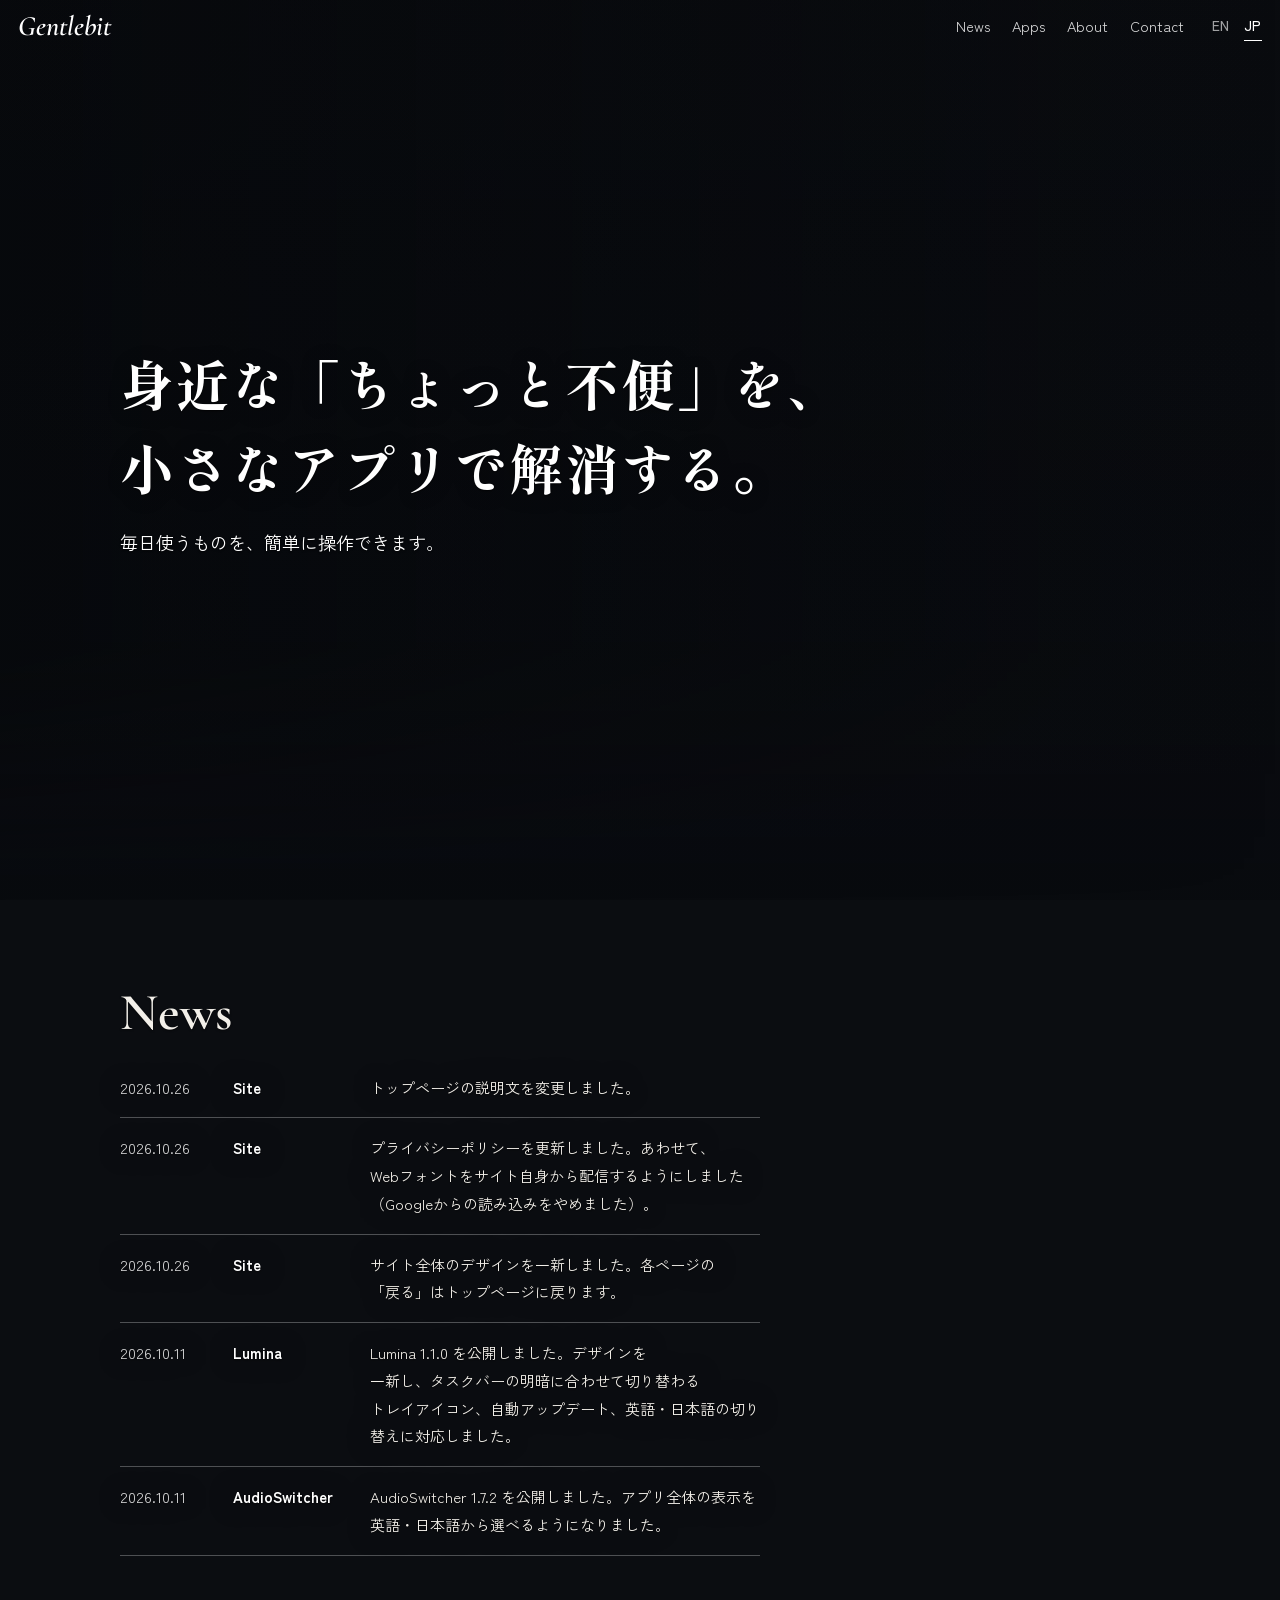
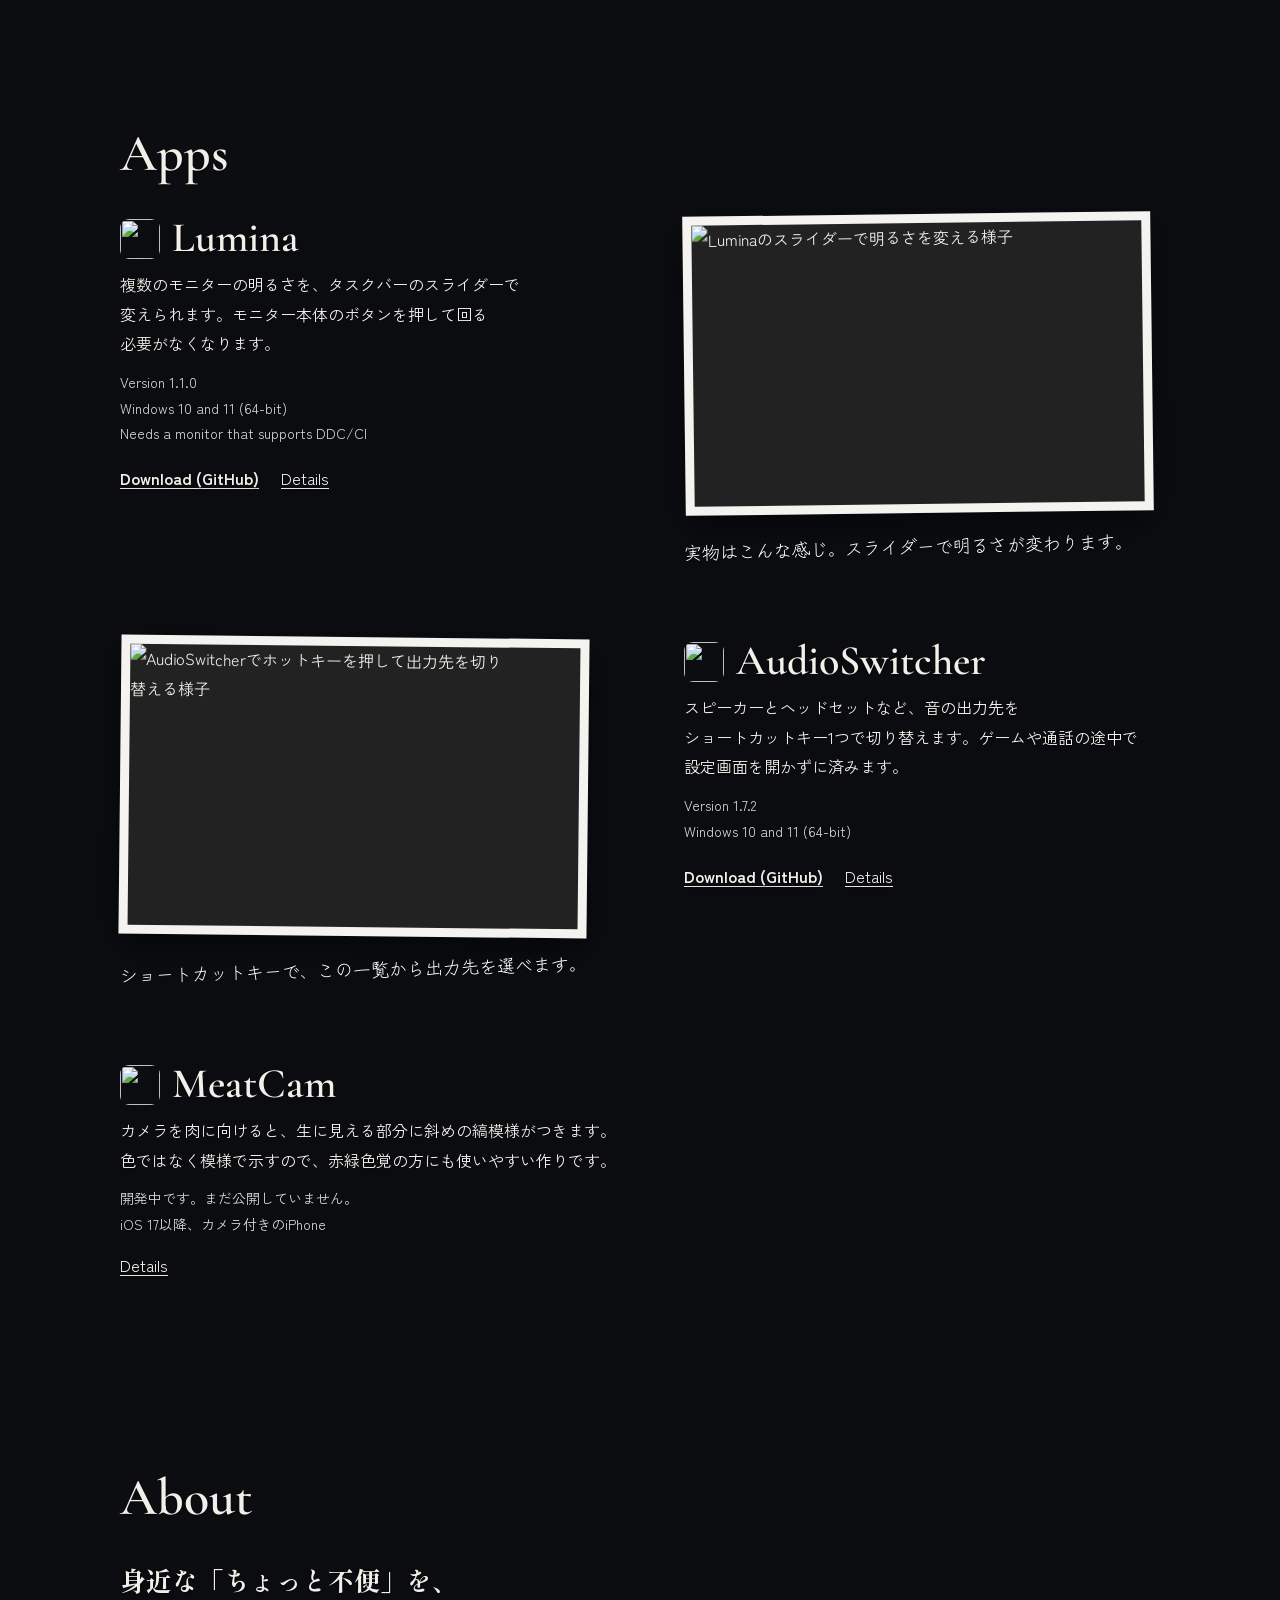
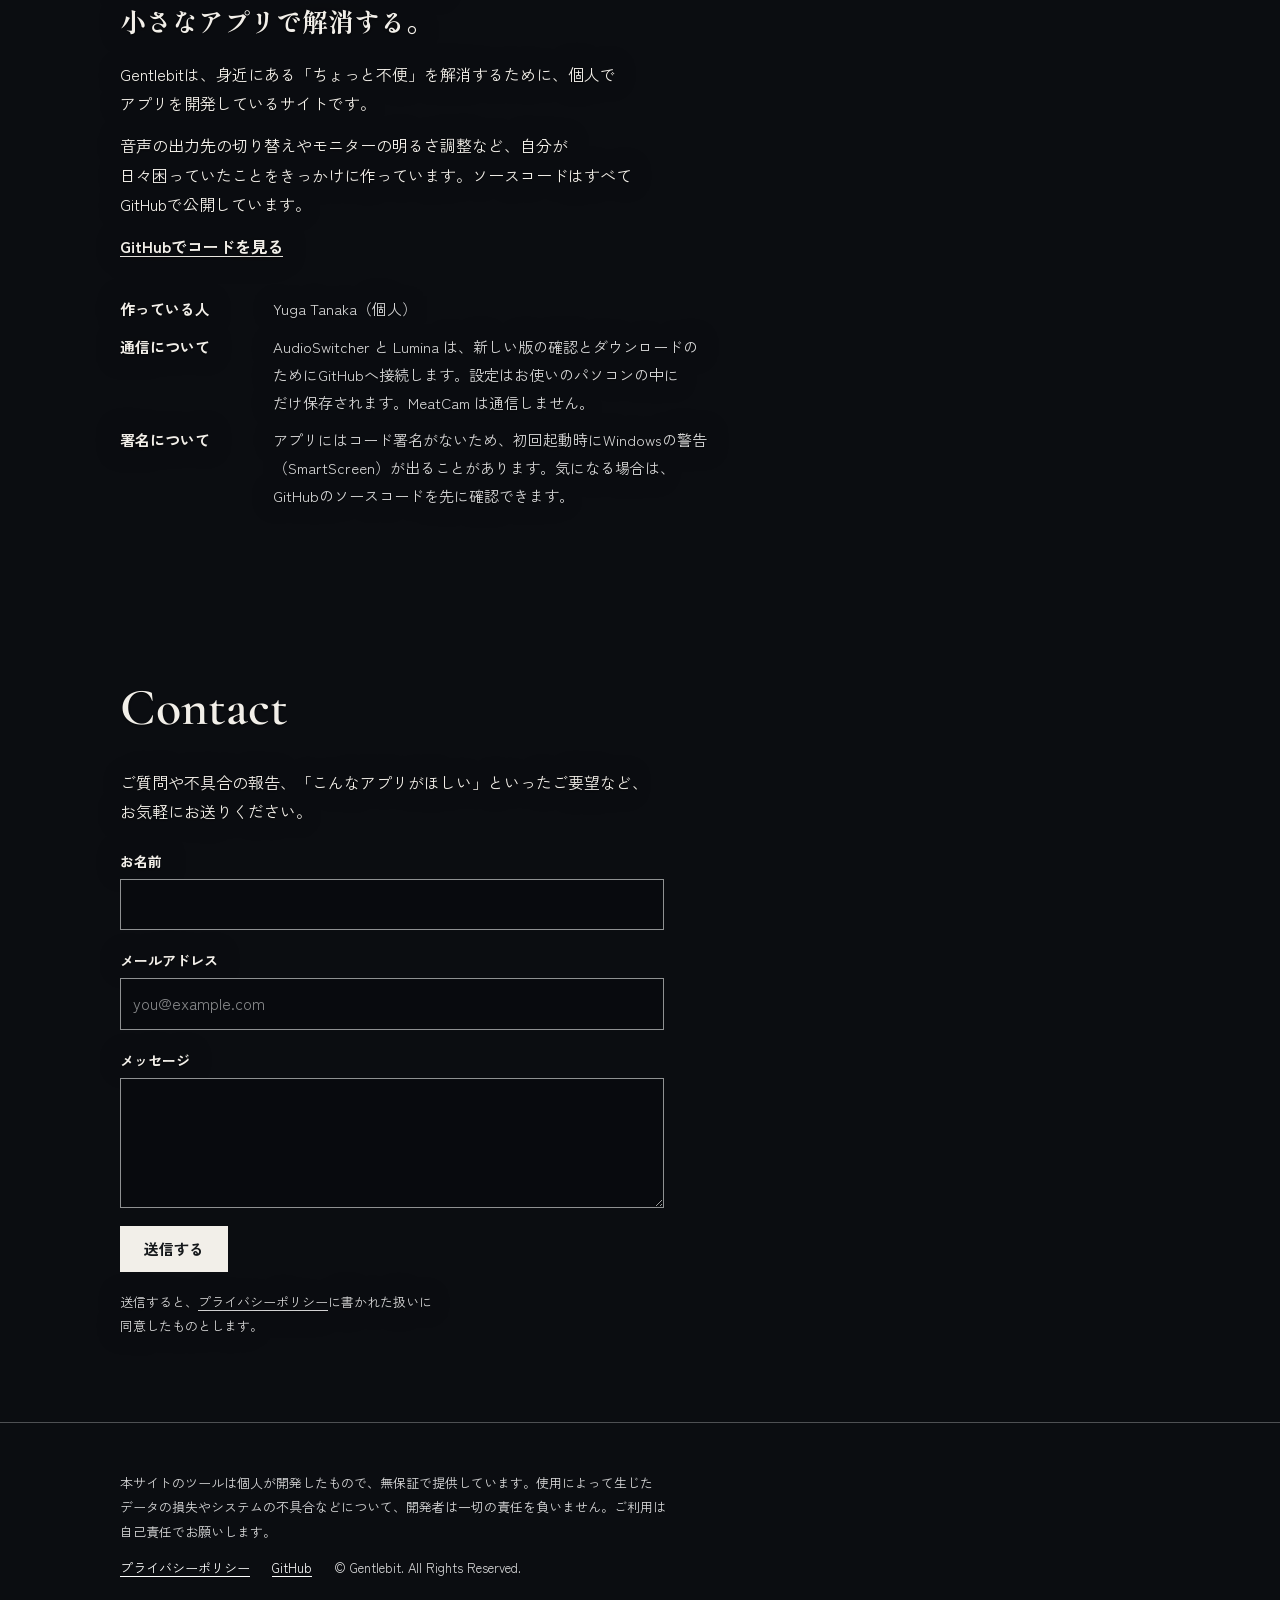
==== docs/ja/index.html @ fda683bc "Top page description: simpler wording; News entry Co-Authored-By: Claude Sonnet 5.5 <noreply@anthrop" ====
<!DOCTYPE HTML>
<html lang="ja">
    <head>
        <title>Gentlebit – 日常の「ちょっと不便」を解消する小さなアプリ</title>
        <meta charset="utf-8" />
        <meta name="viewport" content="width=device-width, initial-scale=1" />
        <meta name="description" content="Gentlebit — 個人開発のWindows・iOSアプリを公開。モニターの明るさ調整のLumina、音声出力切替のAudioSwitcher、焼き加減を確認できるMeatCam。" />
        <meta property="og:type" content="website" />
        <meta property="og:site_name" content="Gentlebit" />
        <meta property="og:title" content="Gentlebit – 日常の「ちょっと不便」を解消する小さなアプリ" />
        <meta property="og:description" content="Gentlebit — 個人開発のWindows・iOSアプリを公開。モニターの明るさ調整のLumina、音声出力切替のAudioSwitcher、焼き加減を確認できるMeatCam。" />
        <meta property="og:url" content="https://cain218.github.io/Gentlebit/ja/" />
        <meta property="og:image" content="https://cain218.github.io/Gentlebit/images/og-image.png" />
        <meta property="og:locale" content="ja_JP" />
        <meta name="twitter:card" content="summary_large_image" />
        <meta name="twitter:title" content="Gentlebit – 日常の「ちょっと不便」を解消する小さなアプリ" />
        <meta name="twitter:description" content="Gentlebit — 個人開発のWindows・iOSアプリを公開。モニターの明るさ調整のLumina、音声出力切替のAudioSwitcher、焼き加減を確認できるMeatCam。" />
        <meta name="twitter:image" content="https://cain218.github.io/Gentlebit/images/og-image.png" />
        <link rel="canonical" href="https://cain218.github.io/Gentlebit/ja/" />
        <link rel="alternate" hreflang="en" href="https://cain218.github.io/Gentlebit/" />
        <link rel="alternate" hreflang="ja" href="https://cain218.github.io/Gentlebit/ja/" />
        <link rel="alternate" hreflang="x-default" href="https://cain218.github.io/Gentlebit/" />
        <link rel="icon" href="../images/favicon.svg" type="image/svg+xml" />
        <link rel="icon" href="../images/favicon-32.png" sizes="32x32" type="image/png" />
        <link rel="apple-touch-icon" href="../images/apple-touch-icon.png" />
        <link rel="stylesheet" href="../assets/css/fonts.css?v=6" />
        <link rel="stylesheet" href="../assets/css/site.css?v=6" />
            <script type="application/ld+json">{"@context":"https://schema.org","@type":"WebSite","name":"Gentlebit","url":"https://cain218.github.io/Gentlebit/ja/","inLanguage":"ja"}</script>
    </head>
    <body class="page-home">
        <div class="bg" aria-hidden="true"></div>
        <header class="top" id="top">
            <a class="brand" href="index.html">Gentlebit</a>
            <nav aria-label="Main">
                <a href="#news">News</a>
                <a href="#apps">Apps</a>
                <a href="#about">About</a>
                <a href="#contact">Contact</a>
                <span class="lg2" role="group" aria-label="Language"><a href="../index.html" hreflang="en" lang="en">EN</a><a href="index.html" hreflang="ja" lang="ja" aria-current="true">JP</a></span>
            </nav>
        </header>
        <main>
            <section class="hero" aria-label="Gentlebit">
                <div class="hero-text">
                    <h1><span class="ln">身近な「ちょっと不便」を、</span><span class="ln">小さなアプリで解消する。</span></h1>
                    <p>毎日使うものを、簡単に操作できます。</p>
                </div>
                <div class="lumo" id="lumo" aria-hidden="true">Lumina 6%</div>
            </section>
            <div class="wrap">
                <section class="sec" id="news">
                    <h2>News</h2>
                    <ul class="news-list" id="news-list" data-lang="ja"></ul>
                </section>
                <section class="sec" id="apps">
                    <h2>Apps</h2>
                    <div class="apps" id="home-apps" data-lang="ja" data-base="../">
                        <noscript><ul><li><a href="lumina.html">Lumina</a></li><li><a href="audioswitcher.html">AudioSwitcher</a></li><li><a href="meatcam.html">MeatCam</a></li></ul></noscript>
                    </div>
                </section>
                <section class="sec about" id="about">
                    <h2>About</h2>
                    <div>
                        <p class="lead">身近な「ちょっと不便」を、小さなアプリで解消する。</p>
                        <p>Gentlebitは、身近にある「ちょっと不便」を解消するために、個人でアプリを開発しているサイトです。</p>
                        <p>音声の出力先の切り替えやモニターの明るさ調整など、自分が日々困っていたことをきっかけに作っています。ソースコードはすべてGitHubで公開しています。</p>
                        <p><a class="gh" href="https://github.com/CAIN218?tab=repositories" target="_blank" rel="noopener noreferrer">GitHubでコードを見る</a></p>
                        <dl><dt>作っている人</dt><dd>Yuga Tanaka（個人）</dd><dt>通信について</dt><dd>AudioSwitcher と Lumina は、新しい版の確認とダウンロードのためにGitHubへ接続します。設定はお使いのパソコンの中にだけ保存されます。MeatCam は通信しません。</dd><dt>署名について</dt><dd>アプリにはコード署名がないため、初回起動時にWindowsの警告（SmartScreen）が出ることがあります。気になる場合は、GitHubのソースコードを先に確認できます。</dd></dl>
                    </div>
                </section>
                <section class="sec" id="contact">
                    <h2>Contact</h2>
                    <div>
                        <p style="max-width:34em;margin:0 0 22px">ご質問や不具合の報告、「こんなアプリがほしい」といったご要望など、お気軽にお送りください。</p>
                        <form class="form" action="https://formspree.io/f/xkoldvjp" method="POST">
                            <div class="form-group"><label for="c-name">お名前</label><input type="text" id="c-name" name="name" class="form-control" required autocomplete="name"></div>
                            <div class="form-group"><label for="c-email">メールアドレス</label><input type="email" id="c-email" name="_replyto" class="form-control" required autocomplete="email" placeholder="you@example.com"></div>
                            <div class="form-group"><label for="c-message">メッセージ</label><textarea id="c-message" name="message" class="form-control" required></textarea></div>
                            <button type="submit" class="submit-btn">送信する</button>
                            <p class="form-note">送信すると、<a href="privacy.html">プライバシーポリシー</a>に書かれた扱いに同意したものとします。</p>
                        </form>
                    </div>
                </section>
            </div>
        </main>
        <footer class="site-footer"><div class="wrap">
            <p>本サイトのツールは個人が開発したもので、無保証で提供しています。使用によって生じたデータの損失やシステムの不具合などについて、開発者は一切の責任を負いません。ご利用は自己責任でお願いします。</p>
            <div class="row"><a href="privacy.html">プライバシーポリシー</a><a href="https://github.com/CAIN218?tab=repositories" target="_blank" rel="noopener noreferrer">GitHub</a><span>&copy; Gentlebit. All Rights Reserved.</span></div>
        </div></footer>
        <script src="../assets/js/site.js?v=6"></script>
        <script src="../assets/js/home.js?v=6"></script>
        <script src="../assets/js/news.js?v=6"></script>
        <script src="../assets/js/apps.js?v=6"></script>
        <script src="../assets/js/home-apps.js?v=6"></script>
        <script src="../assets/js/reveal.js?v=6"></script>
    </body>
</html>
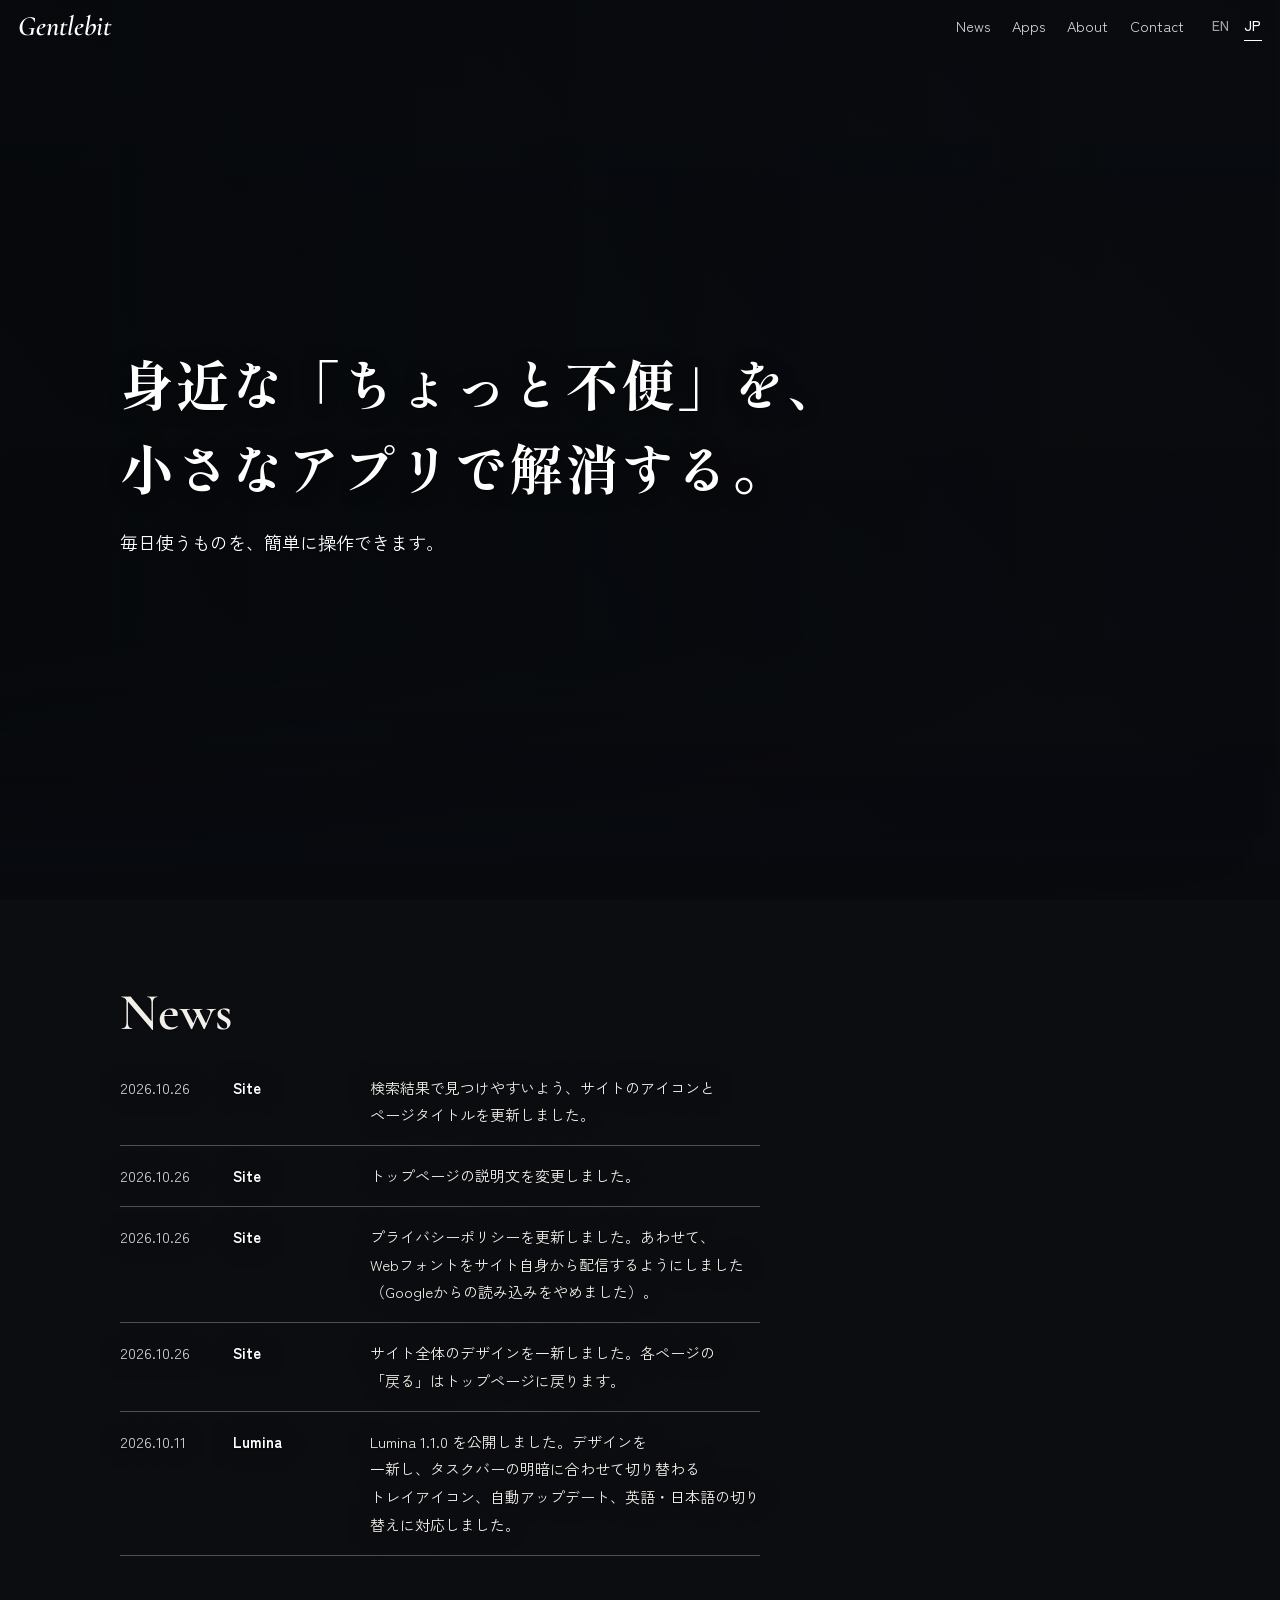
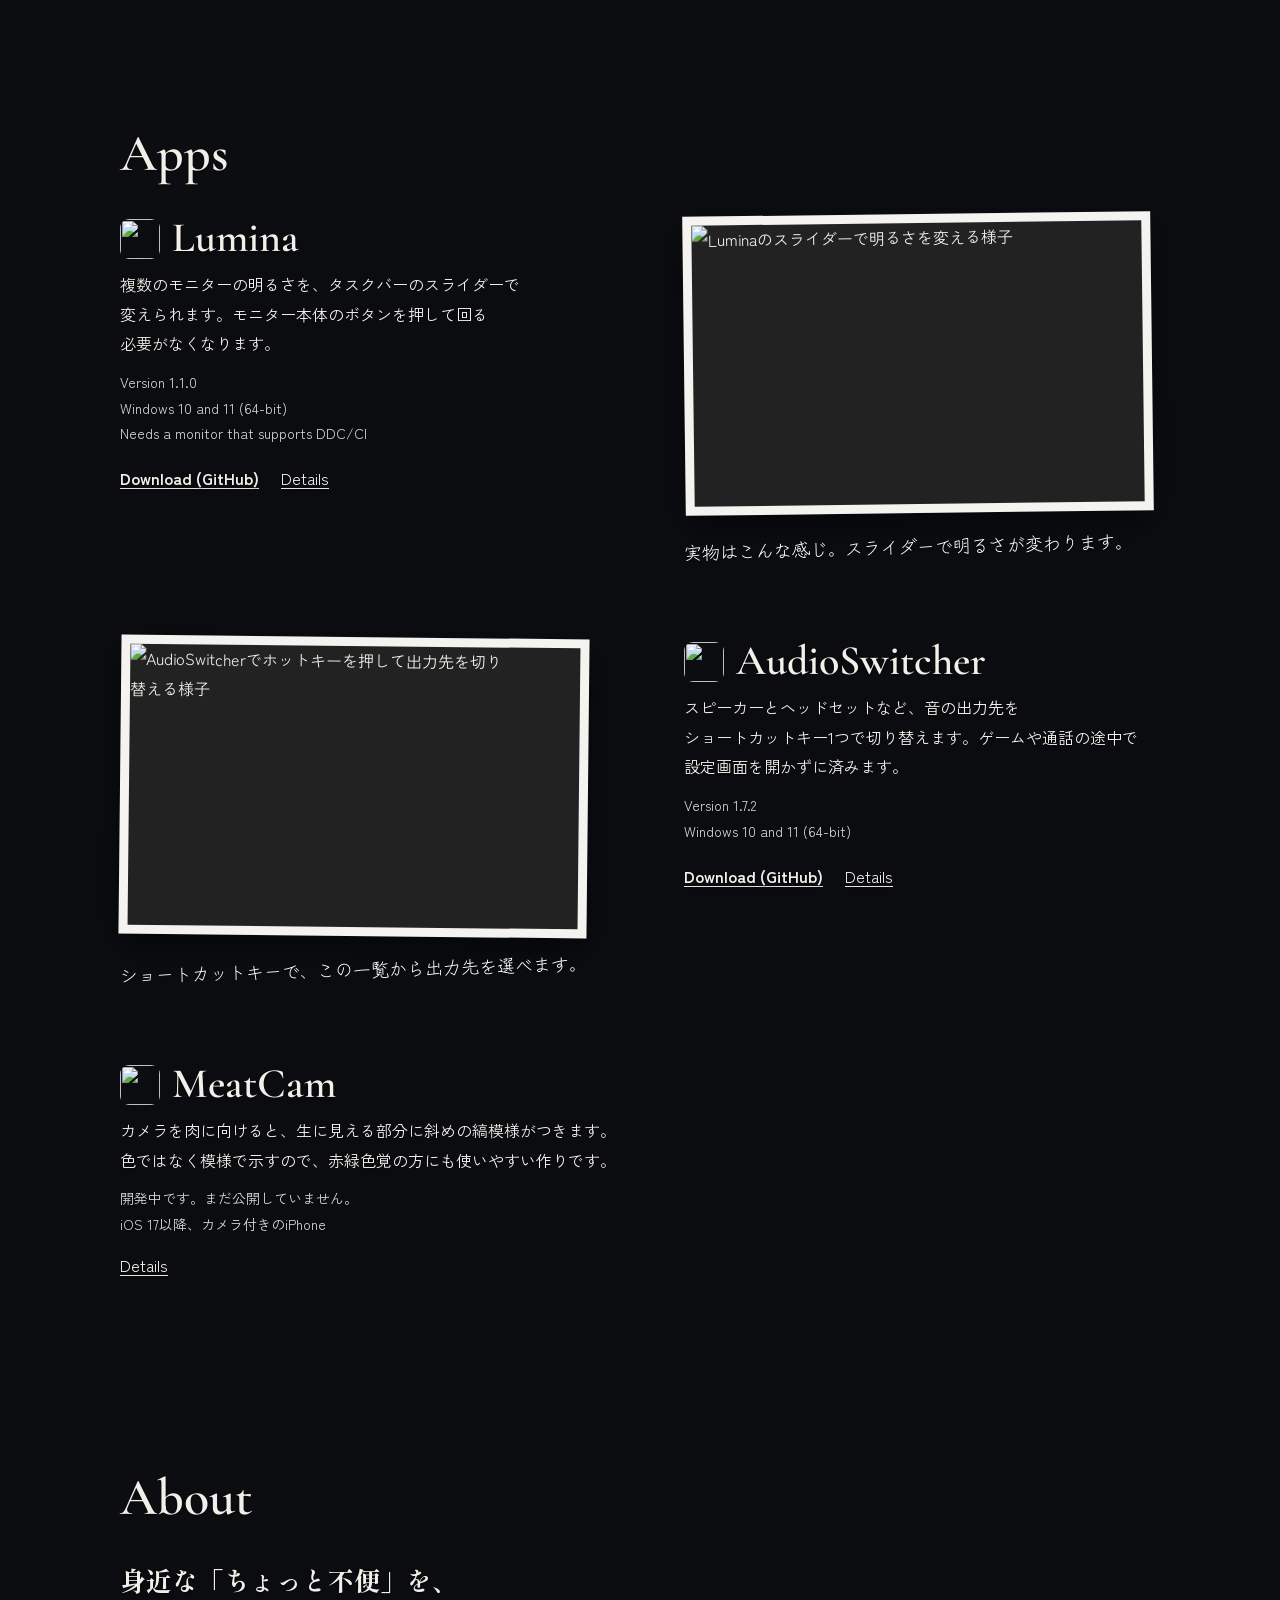
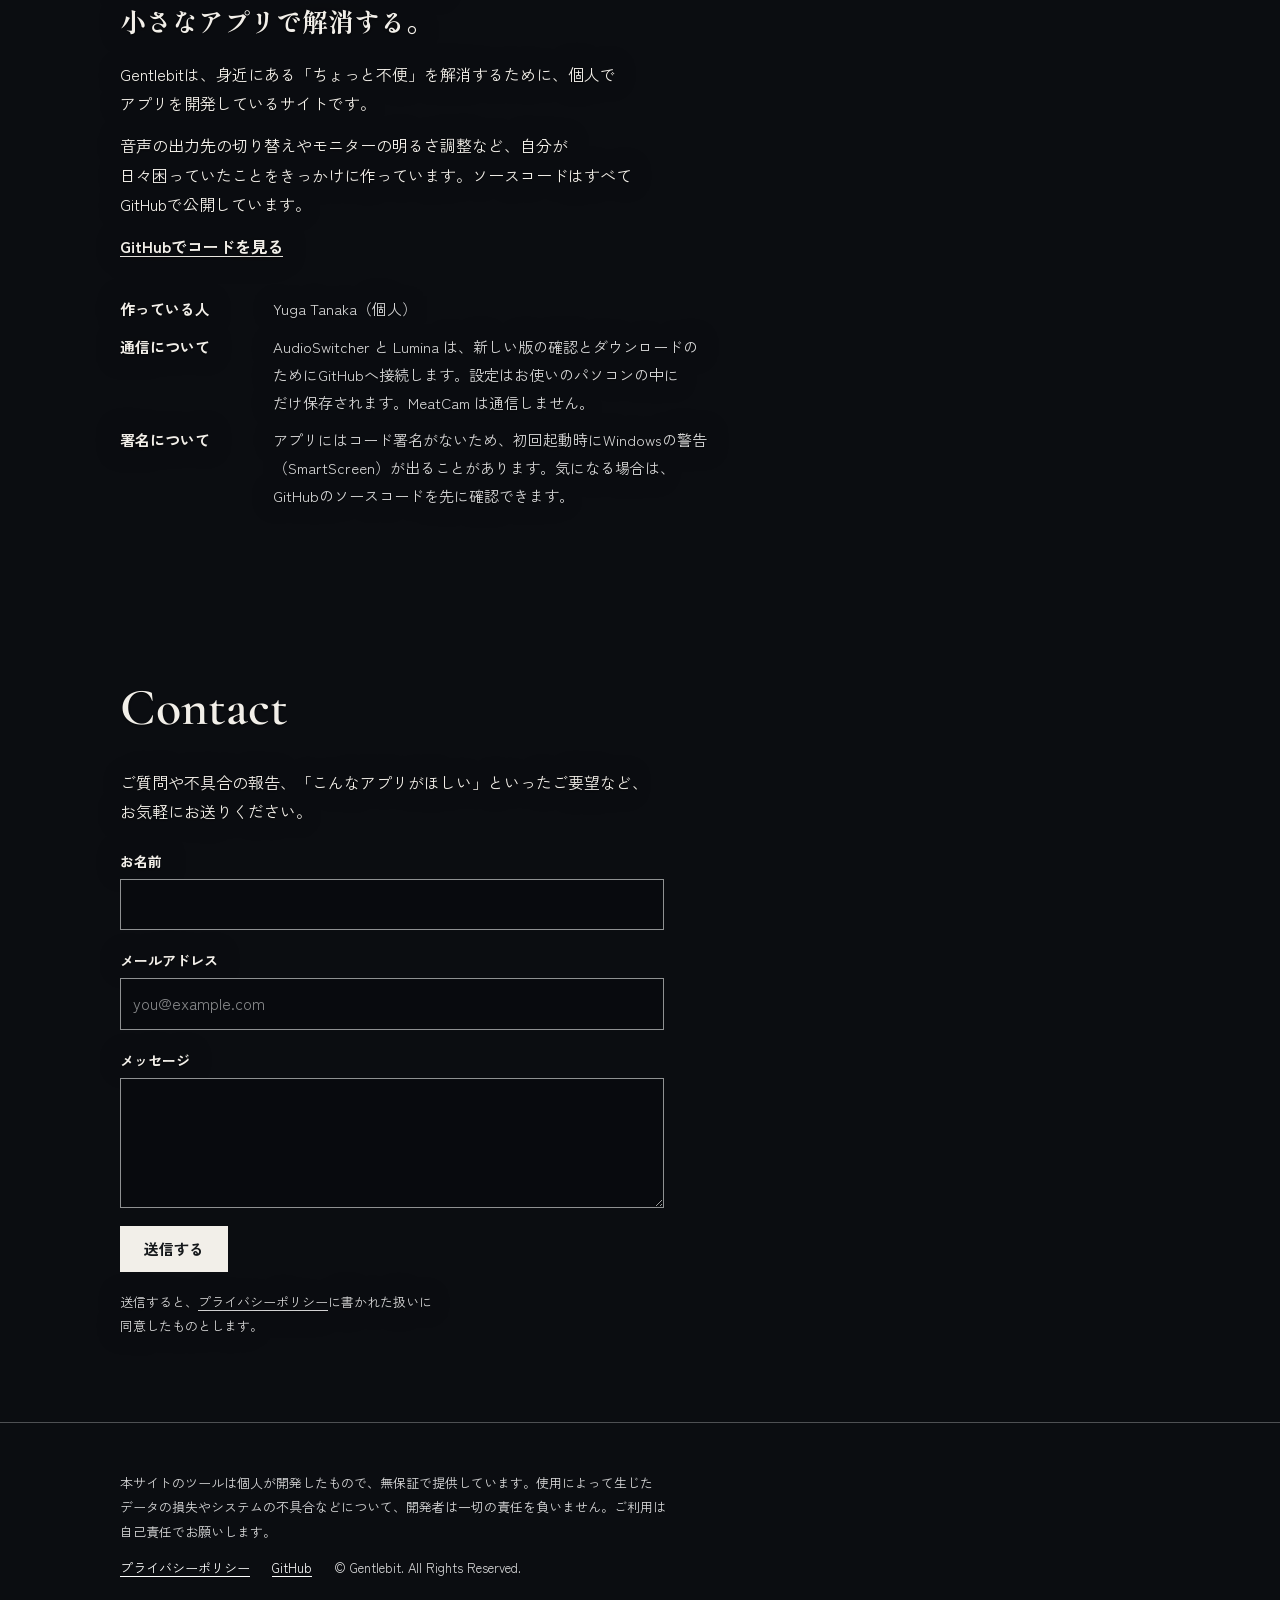
==== commit e2746cb9: "Search appearance: favicon.ico and 48px-multiple PNGs, cleaner titles, News entry Co-Authored-By: Cl" ====
--- a/docs/ja/index.html
+++ b/docs/ja/index.html
@@ -1,30 +1,32 @@
 <!DOCTYPE HTML>
 <html lang="ja">
     <head>
-        <title>Gentlebit – 日常の「ちょっと不便」を解消する小さなアプリ</title>
+        <title>Gentlebit – 身近な「ちょっと不便」を解消する小さなアプリ</title>
         <meta charset="utf-8" />
         <meta name="viewport" content="width=device-width, initial-scale=1" />
         <meta name="description" content="Gentlebit — 個人開発のWindows・iOSアプリを公開。モニターの明るさ調整のLumina、音声出力切替のAudioSwitcher、焼き加減を確認できるMeatCam。" />
         <meta property="og:type" content="website" />
         <meta property="og:site_name" content="Gentlebit" />
-        <meta property="og:title" content="Gentlebit – 日常の「ちょっと不便」を解消する小さなアプリ" />
+        <meta property="og:title" content="Gentlebit – 身近な「ちょっと不便」を解消する小さなアプリ" />
         <meta property="og:description" content="Gentlebit — 個人開発のWindows・iOSアプリを公開。モニターの明るさ調整のLumina、音声出力切替のAudioSwitcher、焼き加減を確認できるMeatCam。" />
         <meta property="og:url" content="https://cain218.github.io/Gentlebit/ja/" />
         <meta property="og:image" content="https://cain218.github.io/Gentlebit/images/og-image.png" />
         <meta property="og:locale" content="ja_JP" />
         <meta name="twitter:card" content="summary_large_image" />
-        <meta name="twitter:title" content="Gentlebit – 日常の「ちょっと不便」を解消する小さなアプリ" />
+        <meta name="twitter:title" content="Gentlebit – 身近な「ちょっと不便」を解消する小さなアプリ" />
         <meta name="twitter:description" content="Gentlebit — 個人開発のWindows・iOSアプリを公開。モニターの明るさ調整のLumina、音声出力切替のAudioSwitcher、焼き加減を確認できるMeatCam。" />
         <meta name="twitter:image" content="https://cain218.github.io/Gentlebit/images/og-image.png" />
         <link rel="canonical" href="https://cain218.github.io/Gentlebit/ja/" />
         <link rel="alternate" hreflang="en" href="https://cain218.github.io/Gentlebit/" />
         <link rel="alternate" hreflang="ja" href="https://cain218.github.io/Gentlebit/ja/" />
         <link rel="alternate" hreflang="x-default" href="https://cain218.github.io/Gentlebit/" />
+        <link rel="icon" href="https://cain218.github.io/Gentlebit/favicon.ico" sizes="48x48" />
         <link rel="icon" href="../images/favicon.svg" type="image/svg+xml" />
-        <link rel="icon" href="../images/favicon-32.png" sizes="32x32" type="image/png" />
+        <link rel="icon" href="../images/favicon-48.png" sizes="48x48" type="image/png" />
+        <link rel="icon" href="../images/favicon-192.png" sizes="192x192" type="image/png" />
         <link rel="apple-touch-icon" href="../images/apple-touch-icon.png" />
-        <link rel="stylesheet" href="../assets/css/fonts.css?v=6" />
-        <link rel="stylesheet" href="../assets/css/site.css?v=6" />
+        <link rel="stylesheet" href="../assets/css/fonts.css?v=7" />
+        <link rel="stylesheet" href="../assets/css/site.css?v=7" />
             <script type="application/ld+json">{"@context":"https://schema.org","@type":"WebSite","name":"Gentlebit","url":"https://cain218.github.io/Gentlebit/ja/","inLanguage":"ja"}</script>
     </head>
     <body class="page-home">
@@ -87,11 +89,11 @@
             <p>本サイトのツールは個人が開発したもので、無保証で提供しています。使用によって生じたデータの損失やシステムの不具合などについて、開発者は一切の責任を負いません。ご利用は自己責任でお願いします。</p>
             <div class="row"><a href="privacy.html">プライバシーポリシー</a><a href="https://github.com/CAIN218?tab=repositories" target="_blank" rel="noopener noreferrer">GitHub</a><span>&copy; Gentlebit. All Rights Reserved.</span></div>
         </div></footer>
-        <script src="../assets/js/site.js?v=6"></script>
-        <script src="../assets/js/home.js?v=6"></script>
-        <script src="../assets/js/news.js?v=6"></script>
-        <script src="../assets/js/apps.js?v=6"></script>
-        <script src="../assets/js/home-apps.js?v=6"></script>
-        <script src="../assets/js/reveal.js?v=6"></script>
+        <script src="../assets/js/site.js?v=7"></script>
+        <script src="../assets/js/home.js?v=7"></script>
+        <script src="../assets/js/news.js?v=7"></script>
+        <script src="../assets/js/apps.js?v=7"></script>
+        <script src="../assets/js/home-apps.js?v=7"></script>
+        <script src="../assets/js/reveal.js?v=7"></script>
     </body>
 </html>
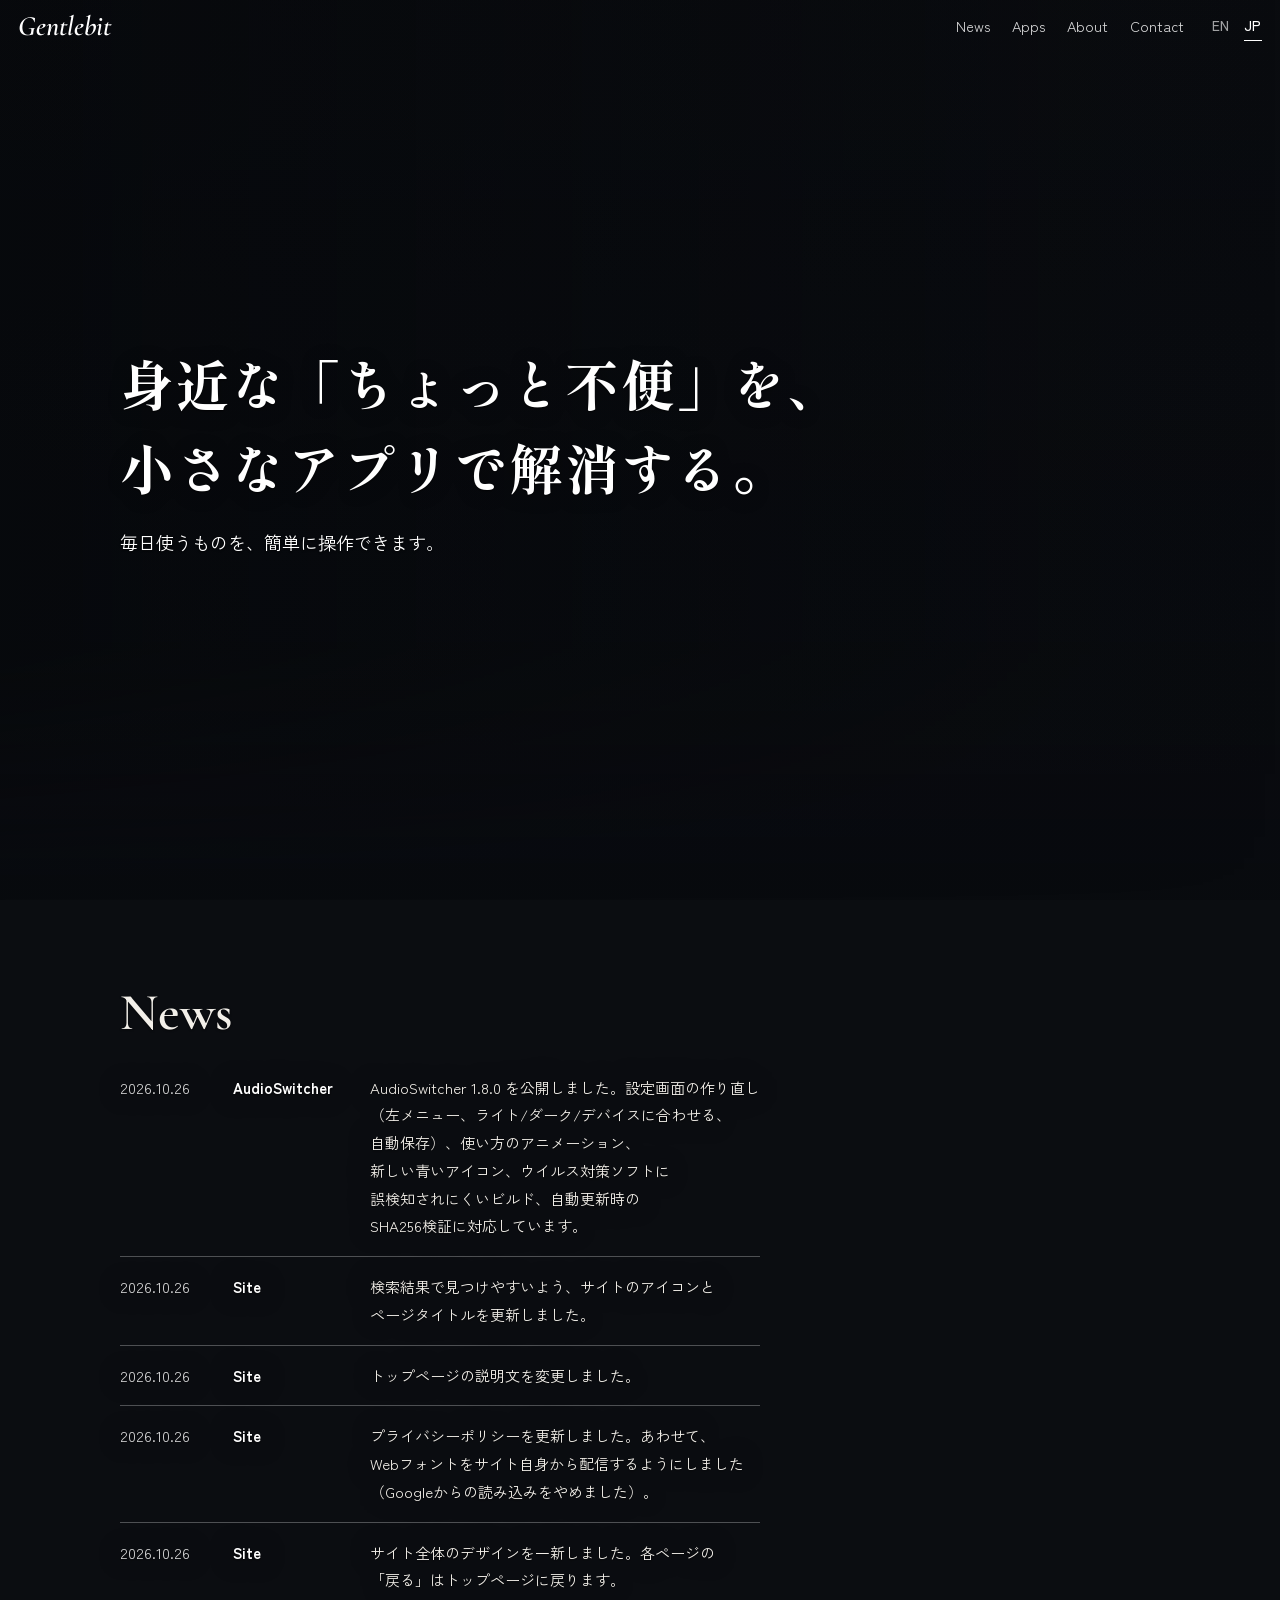
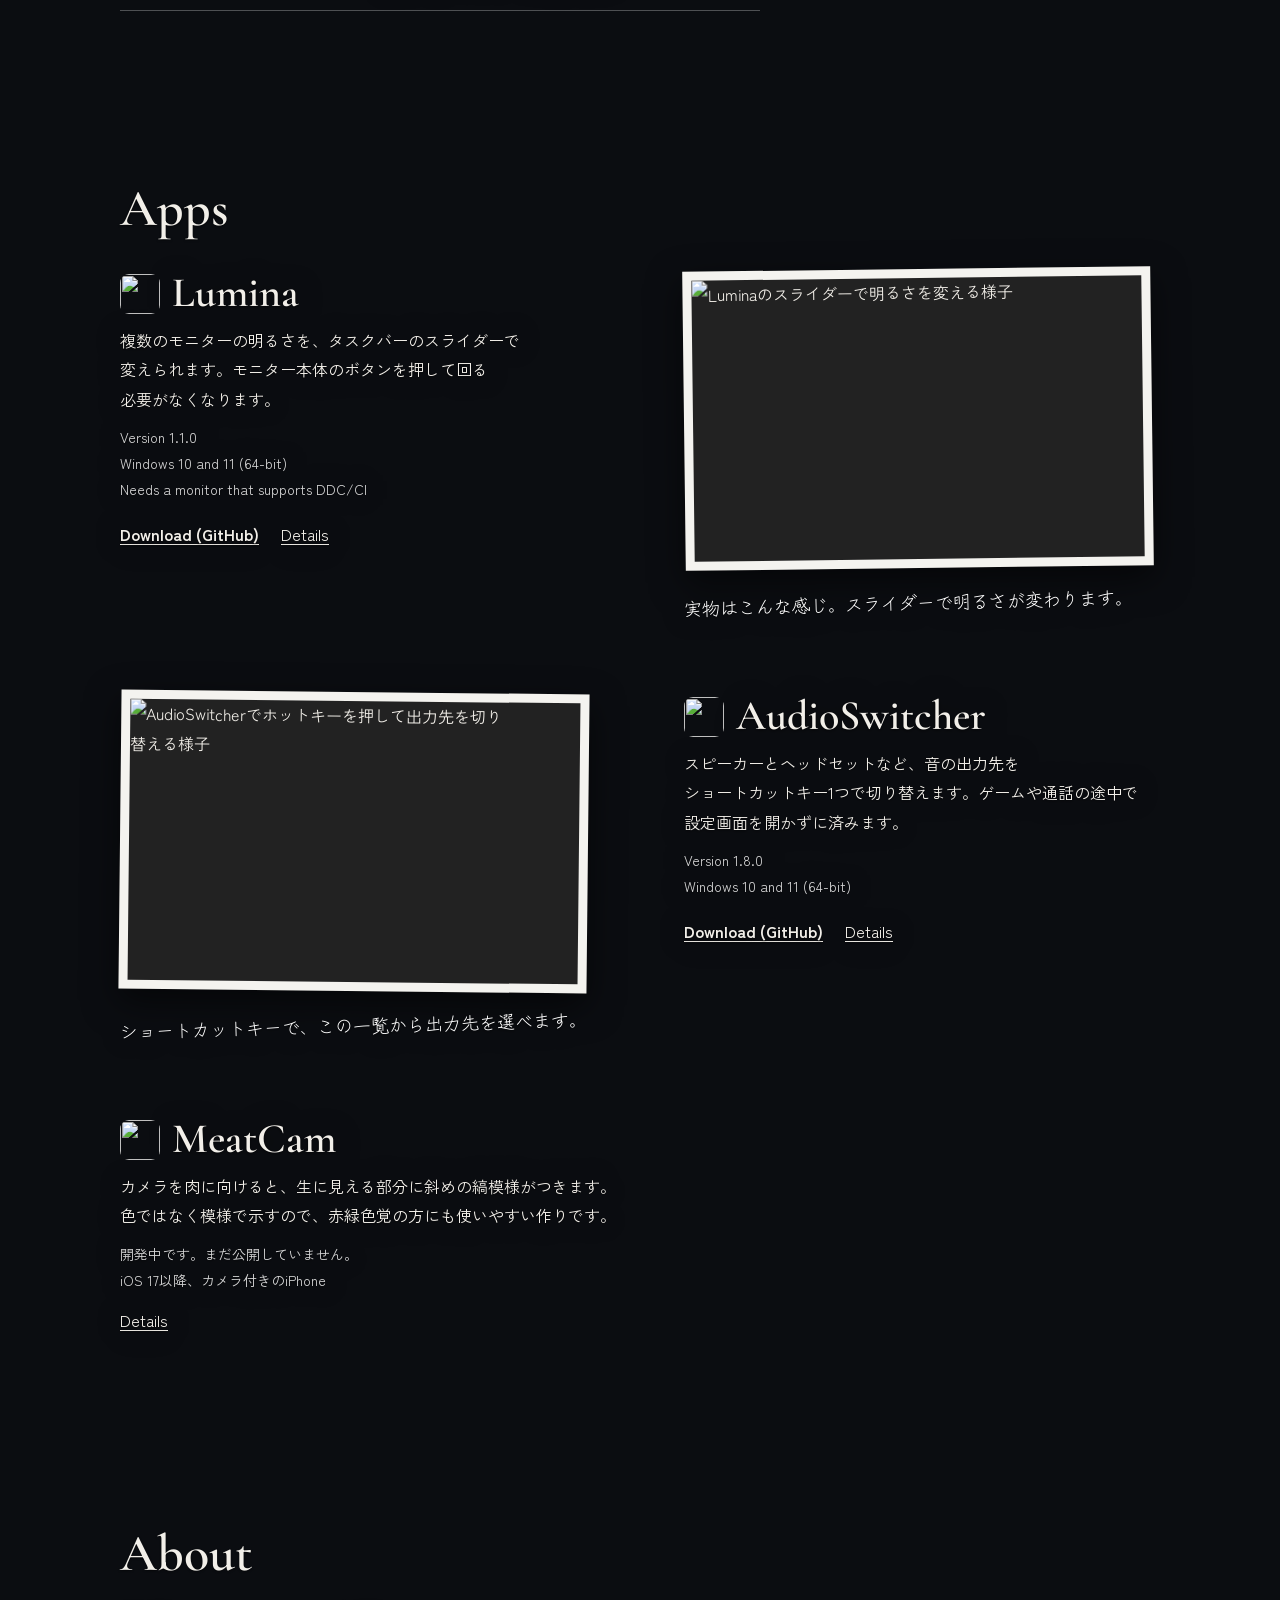
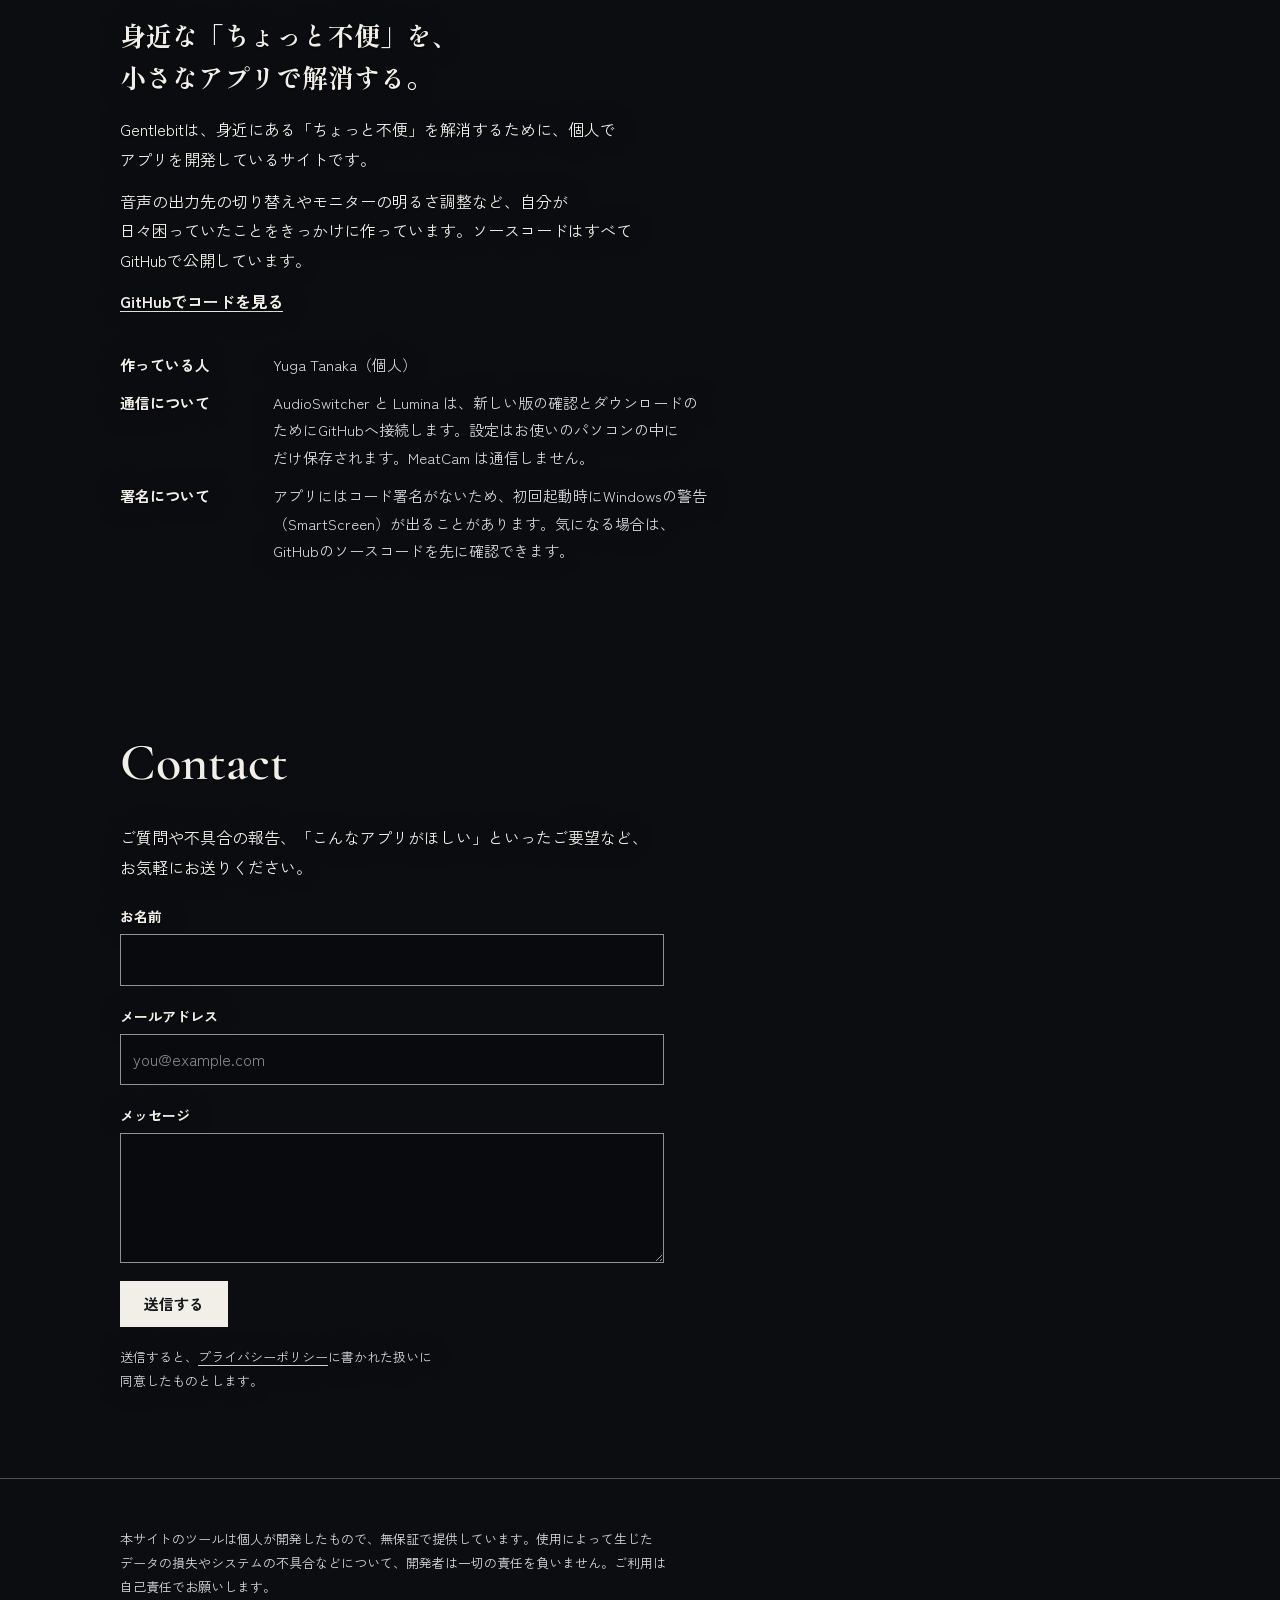
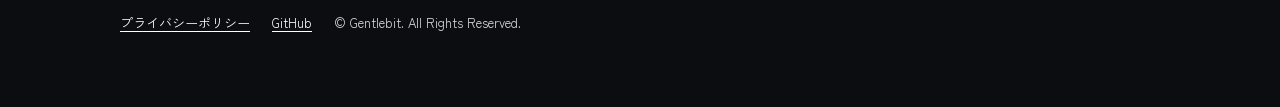
==== commit 5ffd3414: "AudioSwitcher 1.8.0: version, included files, News Co-Authored-By: Claude Sonnet 5.5 <noreply@anthro" ====
--- a/docs/ja/index.html
+++ b/docs/ja/index.html
@@ -25,8 +25,8 @@
         <link rel="icon" href="../images/favicon-48.png" sizes="48x48" type="image/png" />
         <link rel="icon" href="../images/favicon-192.png" sizes="192x192" type="image/png" />
         <link rel="apple-touch-icon" href="../images/apple-touch-icon.png" />
-        <link rel="stylesheet" href="../assets/css/fonts.css?v=7" />
-        <link rel="stylesheet" href="../assets/css/site.css?v=7" />
+        <link rel="stylesheet" href="../assets/css/fonts.css?v=8" />
+        <link rel="stylesheet" href="../assets/css/site.css?v=8" />
             <script type="application/ld+json">{"@context":"https://schema.org","@type":"WebSite","name":"Gentlebit","url":"https://cain218.github.io/Gentlebit/ja/","inLanguage":"ja"}</script>
     </head>
     <body class="page-home">
@@ -89,11 +89,11 @@
             <p>本サイトのツールは個人が開発したもので、無保証で提供しています。使用によって生じたデータの損失やシステムの不具合などについて、開発者は一切の責任を負いません。ご利用は自己責任でお願いします。</p>
             <div class="row"><a href="privacy.html">プライバシーポリシー</a><a href="https://github.com/CAIN218?tab=repositories" target="_blank" rel="noopener noreferrer">GitHub</a><span>&copy; Gentlebit. All Rights Reserved.</span></div>
         </div></footer>
-        <script src="../assets/js/site.js?v=7"></script>
-        <script src="../assets/js/home.js?v=7"></script>
-        <script src="../assets/js/news.js?v=7"></script>
-        <script src="../assets/js/apps.js?v=7"></script>
-        <script src="../assets/js/home-apps.js?v=7"></script>
-        <script src="../assets/js/reveal.js?v=7"></script>
+        <script src="../assets/js/site.js?v=8"></script>
+        <script src="../assets/js/home.js?v=8"></script>
+        <script src="../assets/js/news.js?v=8"></script>
+        <script src="../assets/js/apps.js?v=8"></script>
+        <script src="../assets/js/home-apps.js?v=8"></script>
+        <script src="../assets/js/reveal.js?v=8"></script>
     </body>
 </html>
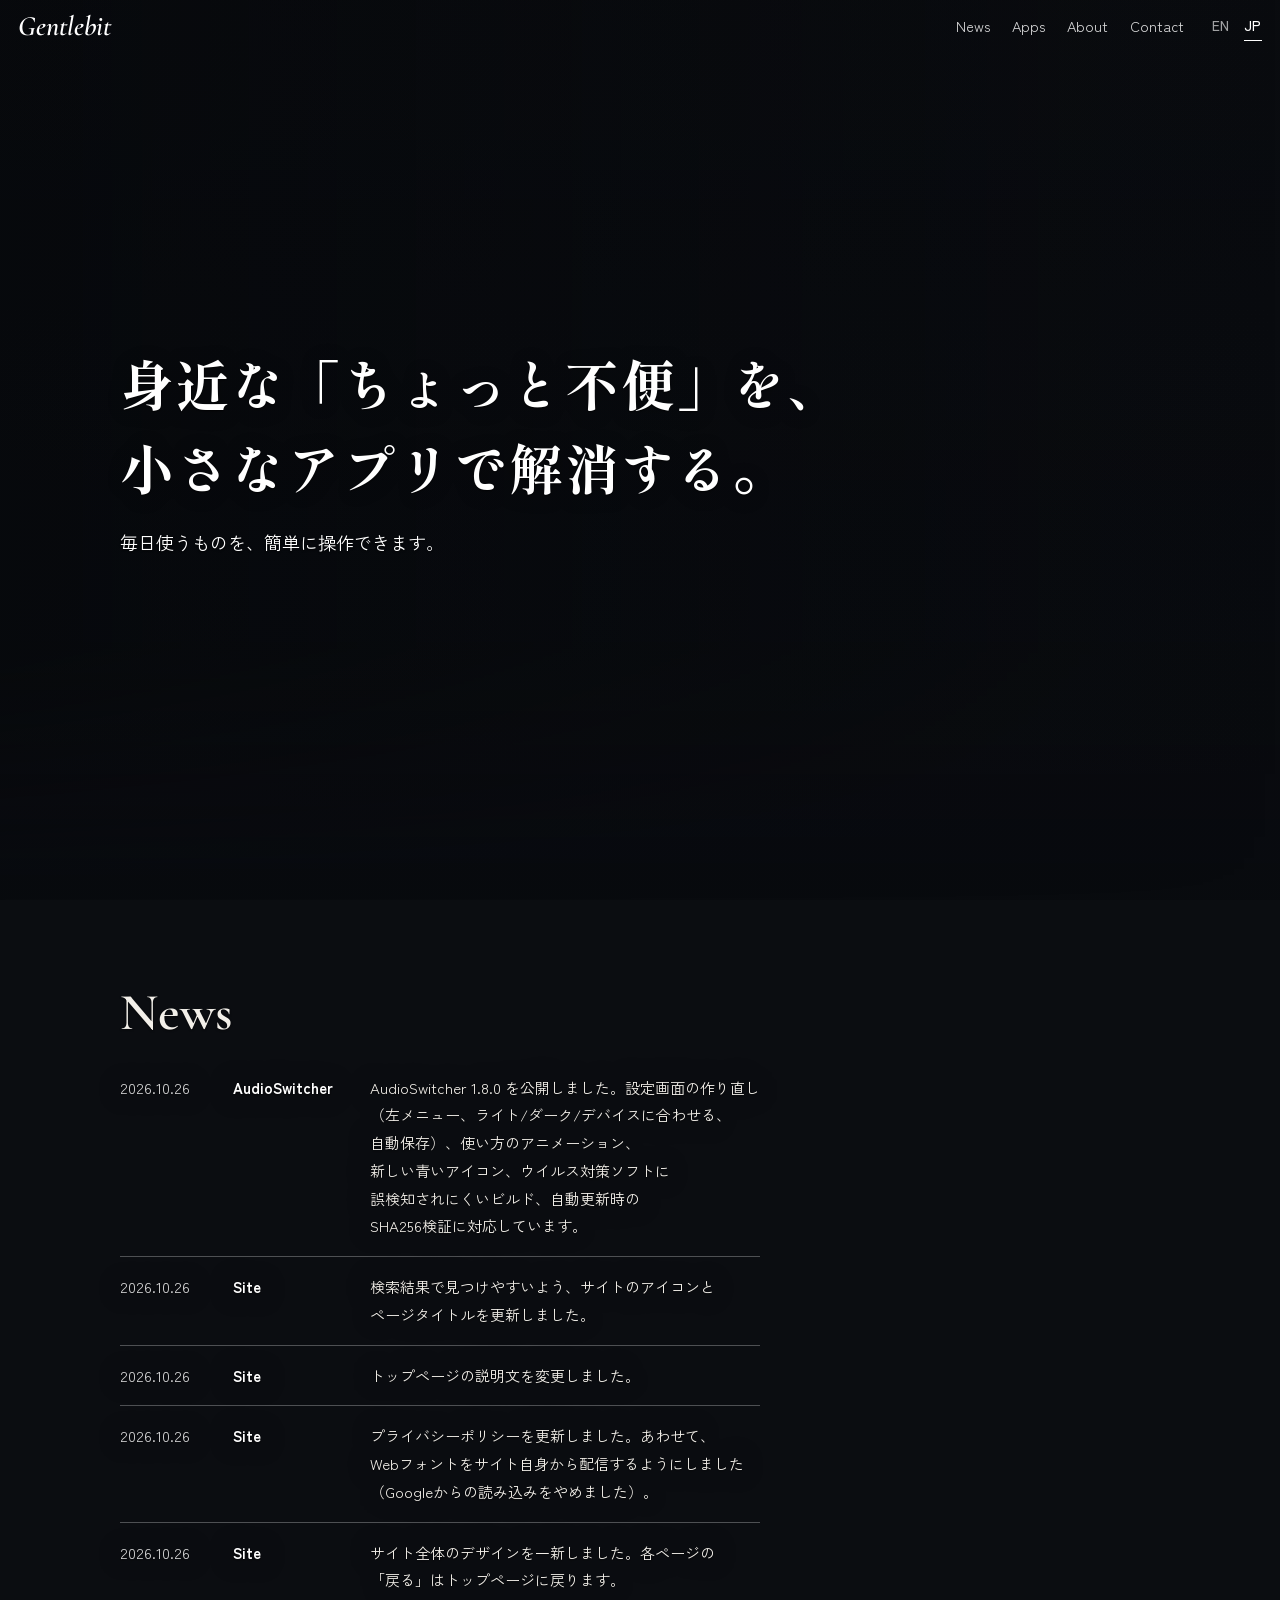
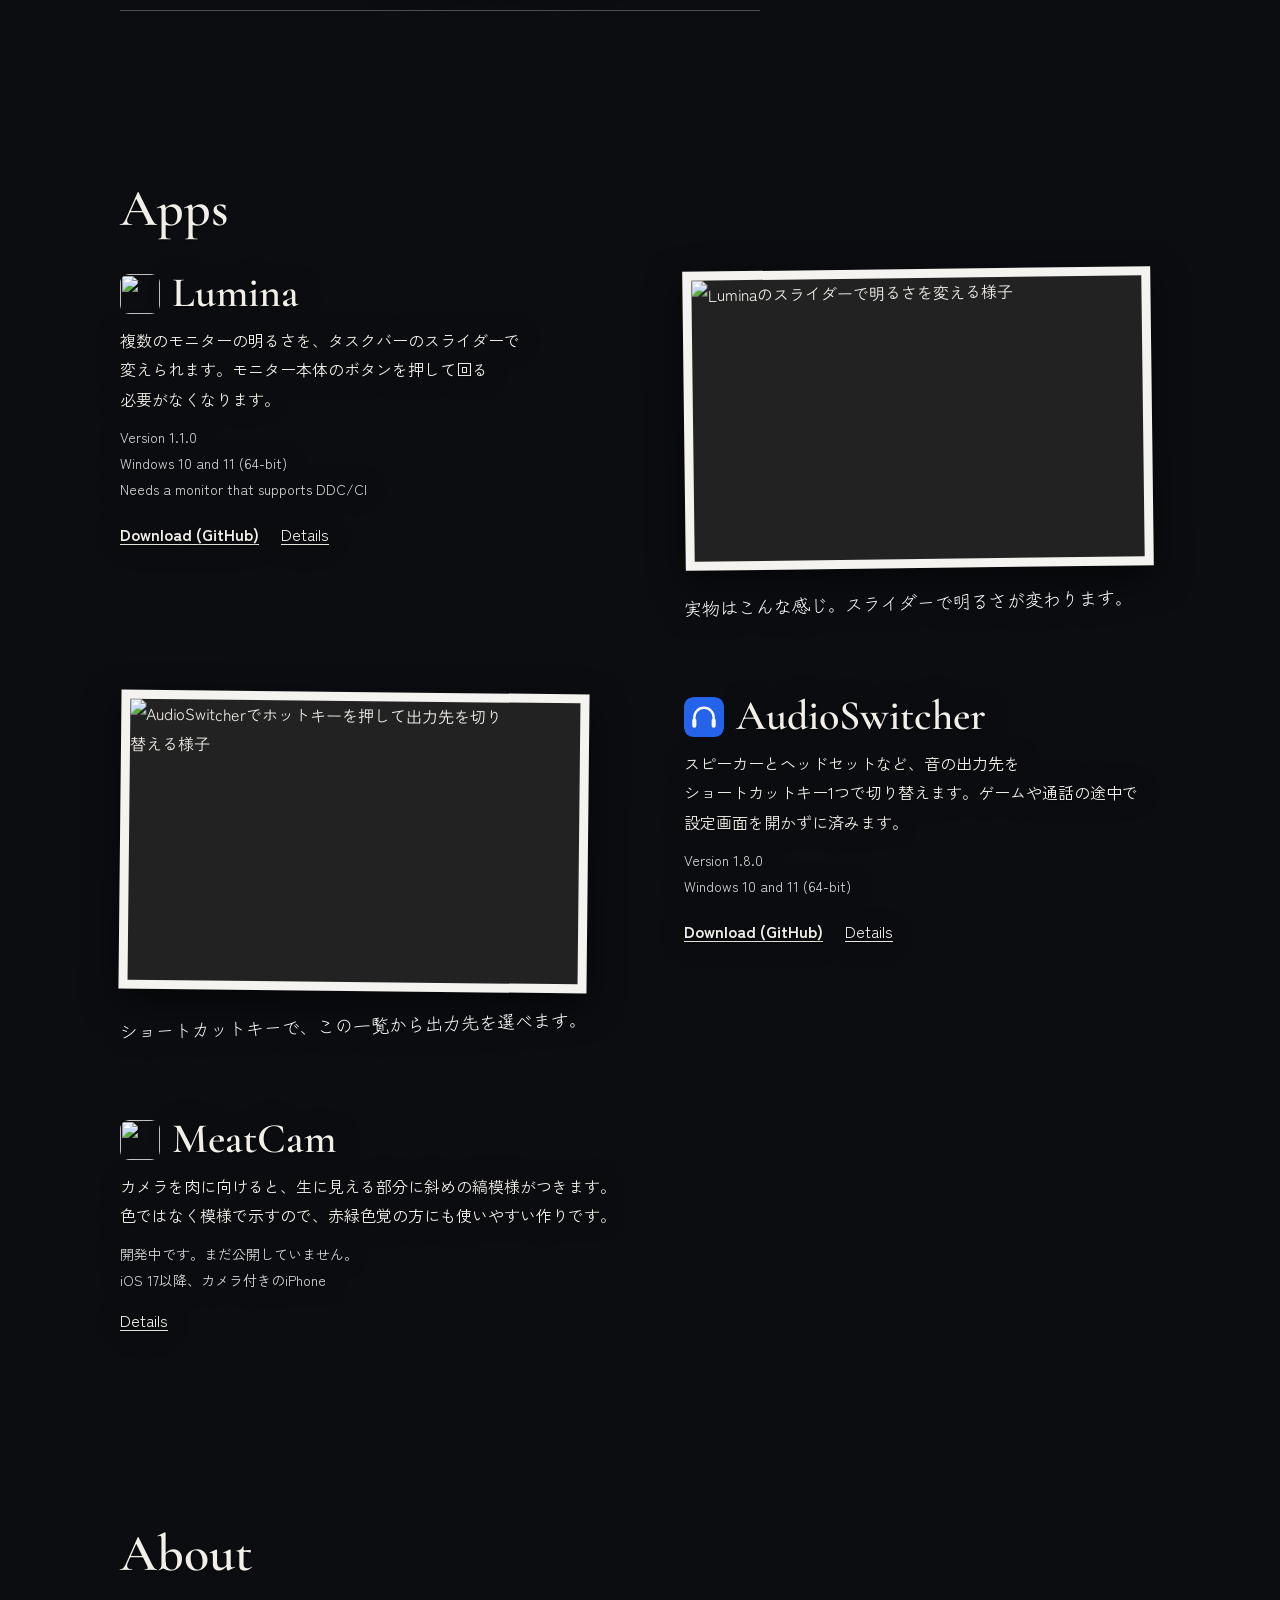
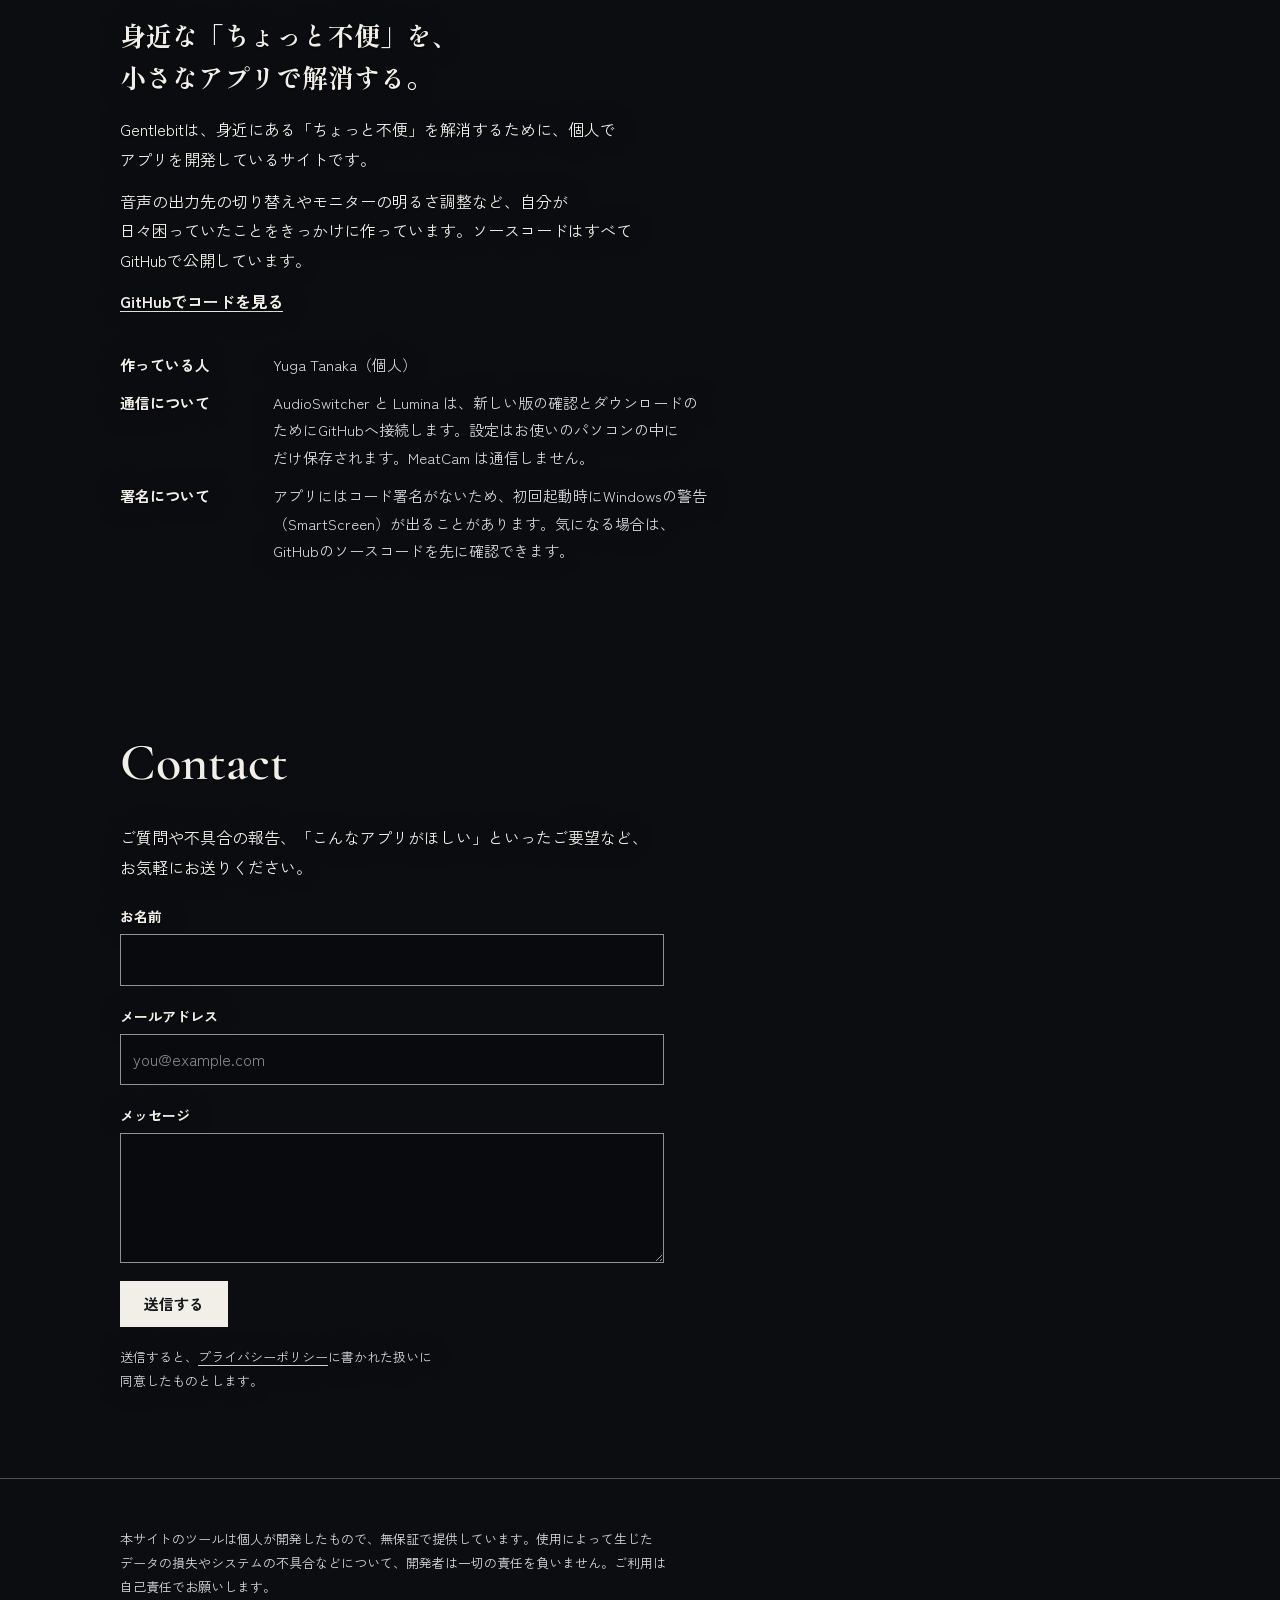
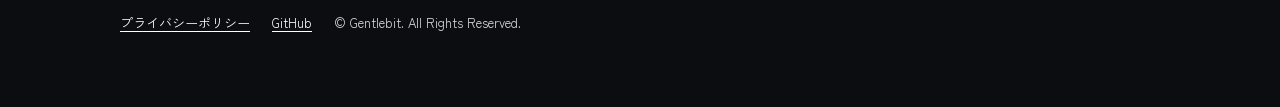
==== commit 2f3765c0: "AudioSwitcher page: English screenshots and the new blue icon Co-Authored-By: Claude Sonnet 5.5 <nor" ====
--- a/docs/ja/index.html
+++ b/docs/ja/index.html
@@ -25,8 +25,8 @@
         <link rel="icon" href="../images/favicon-48.png" sizes="48x48" type="image/png" />
         <link rel="icon" href="../images/favicon-192.png" sizes="192x192" type="image/png" />
         <link rel="apple-touch-icon" href="../images/apple-touch-icon.png" />
-        <link rel="stylesheet" href="../assets/css/fonts.css?v=8" />
-        <link rel="stylesheet" href="../assets/css/site.css?v=8" />
+        <link rel="stylesheet" href="../assets/css/fonts.css?v=10" />
+        <link rel="stylesheet" href="../assets/css/site.css?v=10" />
             <script type="application/ld+json">{"@context":"https://schema.org","@type":"WebSite","name":"Gentlebit","url":"https://cain218.github.io/Gentlebit/ja/","inLanguage":"ja"}</script>
     </head>
     <body class="page-home">
@@ -89,11 +89,11 @@
             <p>本サイトのツールは個人が開発したもので、無保証で提供しています。使用によって生じたデータの損失やシステムの不具合などについて、開発者は一切の責任を負いません。ご利用は自己責任でお願いします。</p>
             <div class="row"><a href="privacy.html">プライバシーポリシー</a><a href="https://github.com/CAIN218?tab=repositories" target="_blank" rel="noopener noreferrer">GitHub</a><span>&copy; Gentlebit. All Rights Reserved.</span></div>
         </div></footer>
-        <script src="../assets/js/site.js?v=8"></script>
-        <script src="../assets/js/home.js?v=8"></script>
-        <script src="../assets/js/news.js?v=8"></script>
-        <script src="../assets/js/apps.js?v=8"></script>
-        <script src="../assets/js/home-apps.js?v=8"></script>
-        <script src="../assets/js/reveal.js?v=8"></script>
+        <script src="../assets/js/site.js?v=10"></script>
+        <script src="../assets/js/home.js?v=10"></script>
+        <script src="../assets/js/news.js?v=10"></script>
+        <script src="../assets/js/apps.js?v=10"></script>
+        <script src="../assets/js/home-apps.js?v=10"></script>
+        <script src="../assets/js/reveal.js?v=10"></script>
     </body>
 </html>
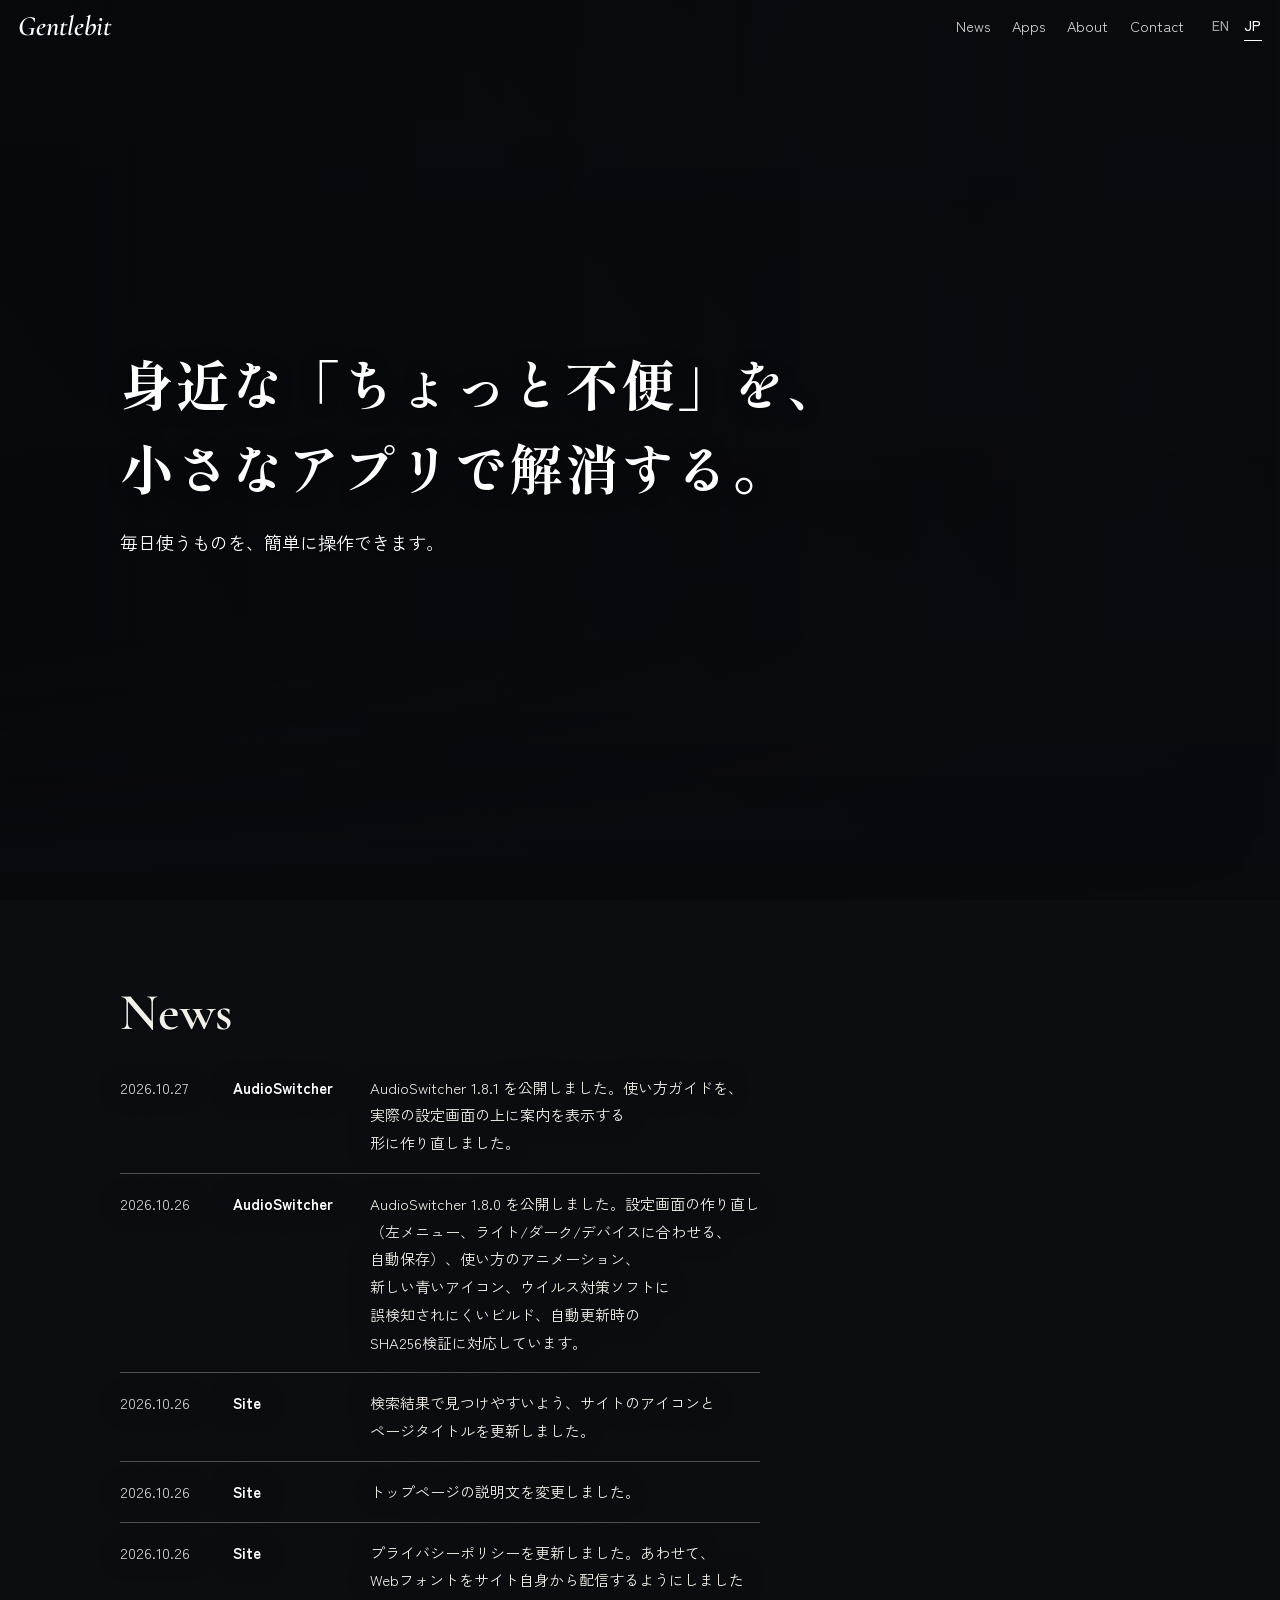
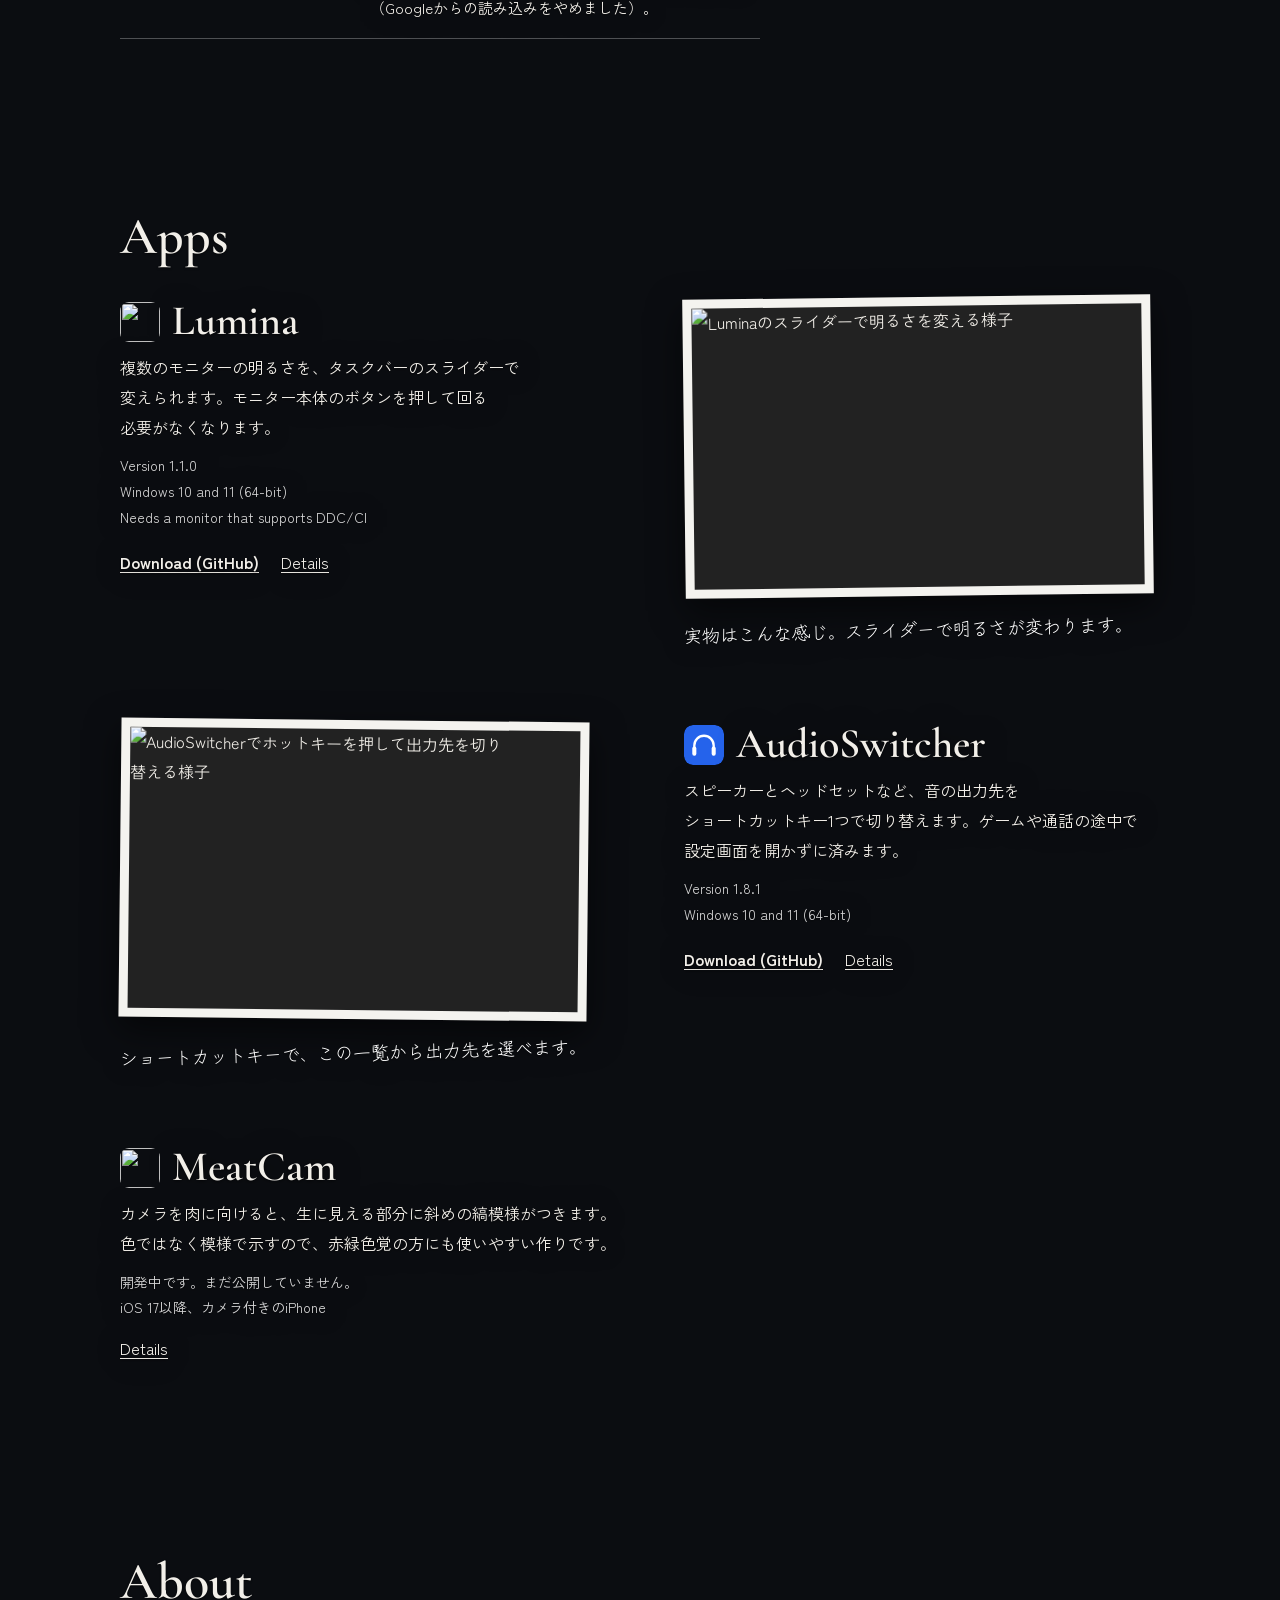
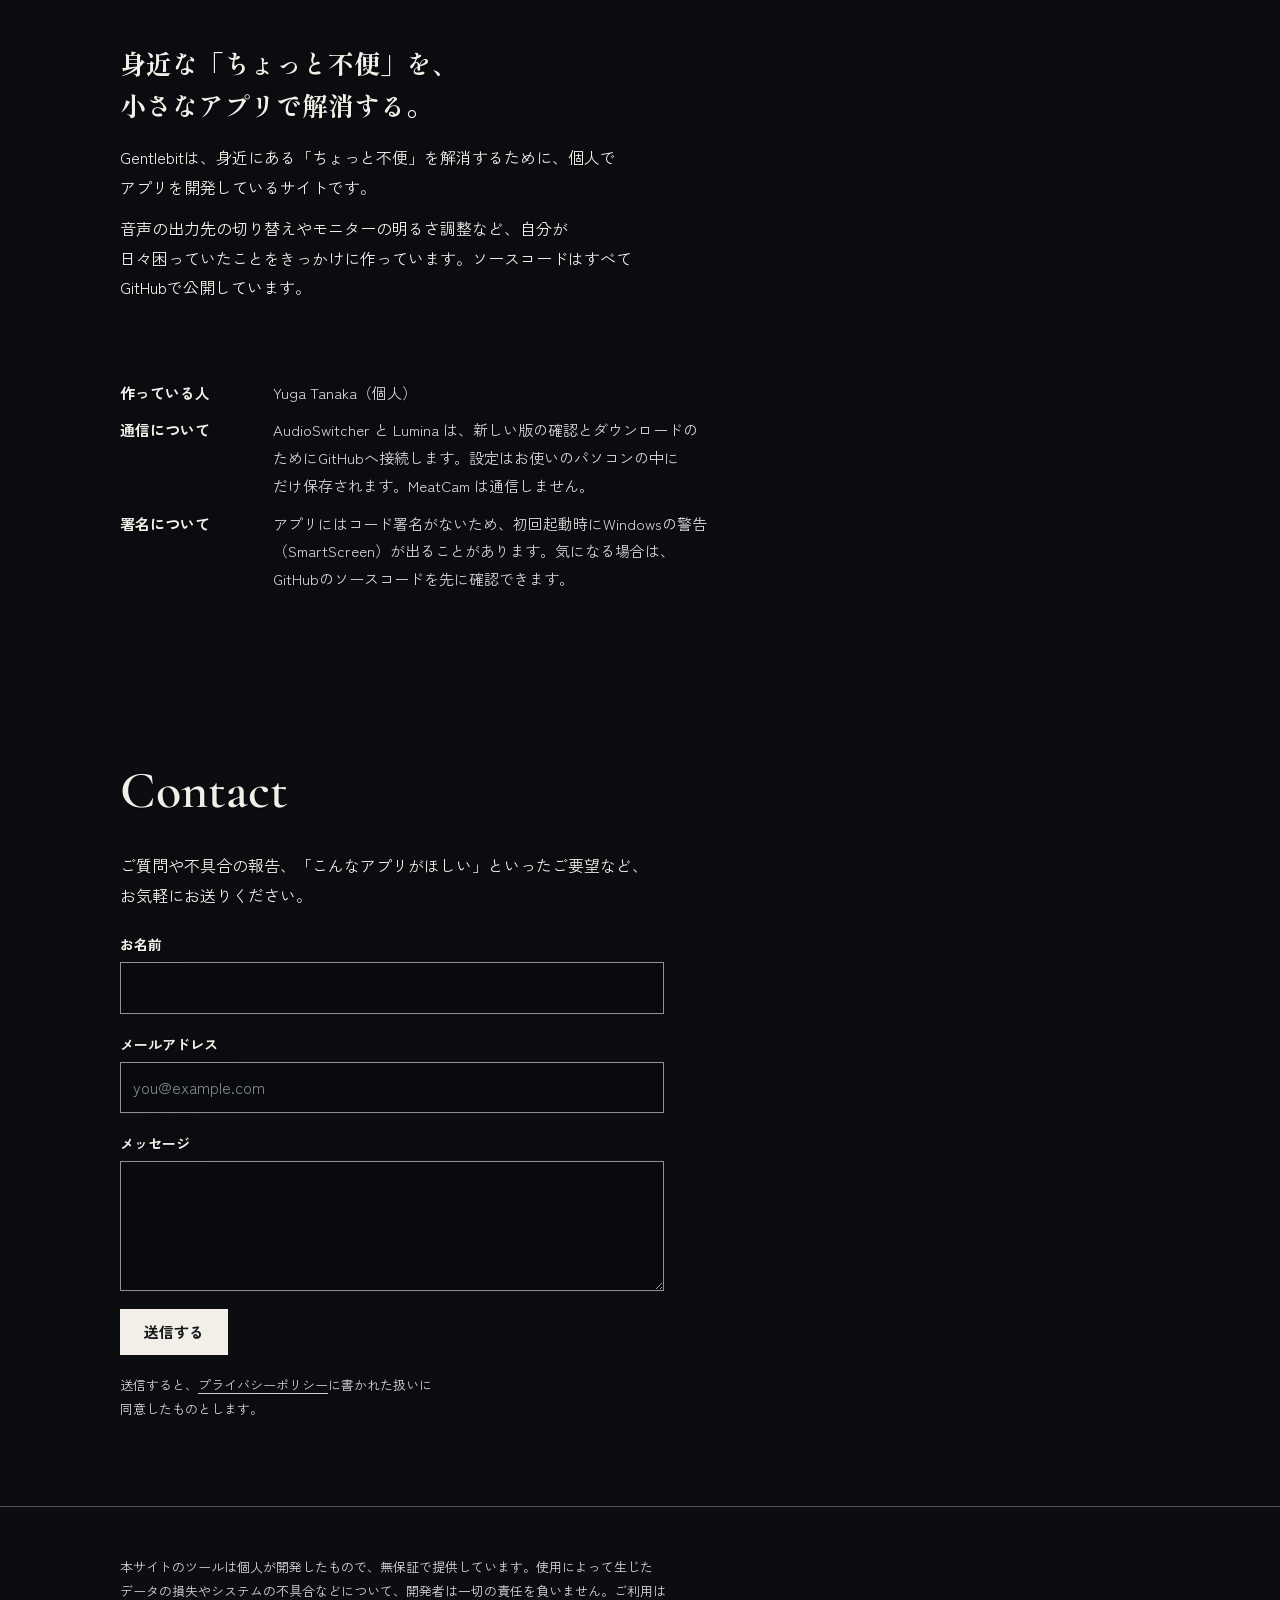
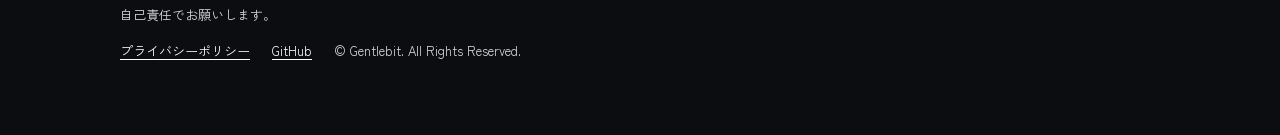
==== commit 819a6165: "AudioSwitcher 1.8.1: version, page and News Co-Authored-By: Claude Sonnet 5.5 <noreply@anthropic.com" ====
--- a/docs/ja/index.html
+++ b/docs/ja/index.html
@@ -91,9 +91,9 @@
         </div></footer>
         <script src="../assets/js/site.js?v=10"></script>
         <script src="../assets/js/home.js?v=10"></script>
-        <script src="../assets/js/news.js?v=10"></script>
-        <script src="../assets/js/apps.js?v=10"></script>
-        <script src="../assets/js/home-apps.js?v=10"></script>
+        <script src="../assets/js/news.js?v=11"></script>
+        <script src="../assets/js/apps.js?v=11"></script>
+        <script src="../assets/js/home-apps.js?v=11"></script>
         <script src="../assets/js/reveal.js?v=10"></script>
     </body>
 </html>
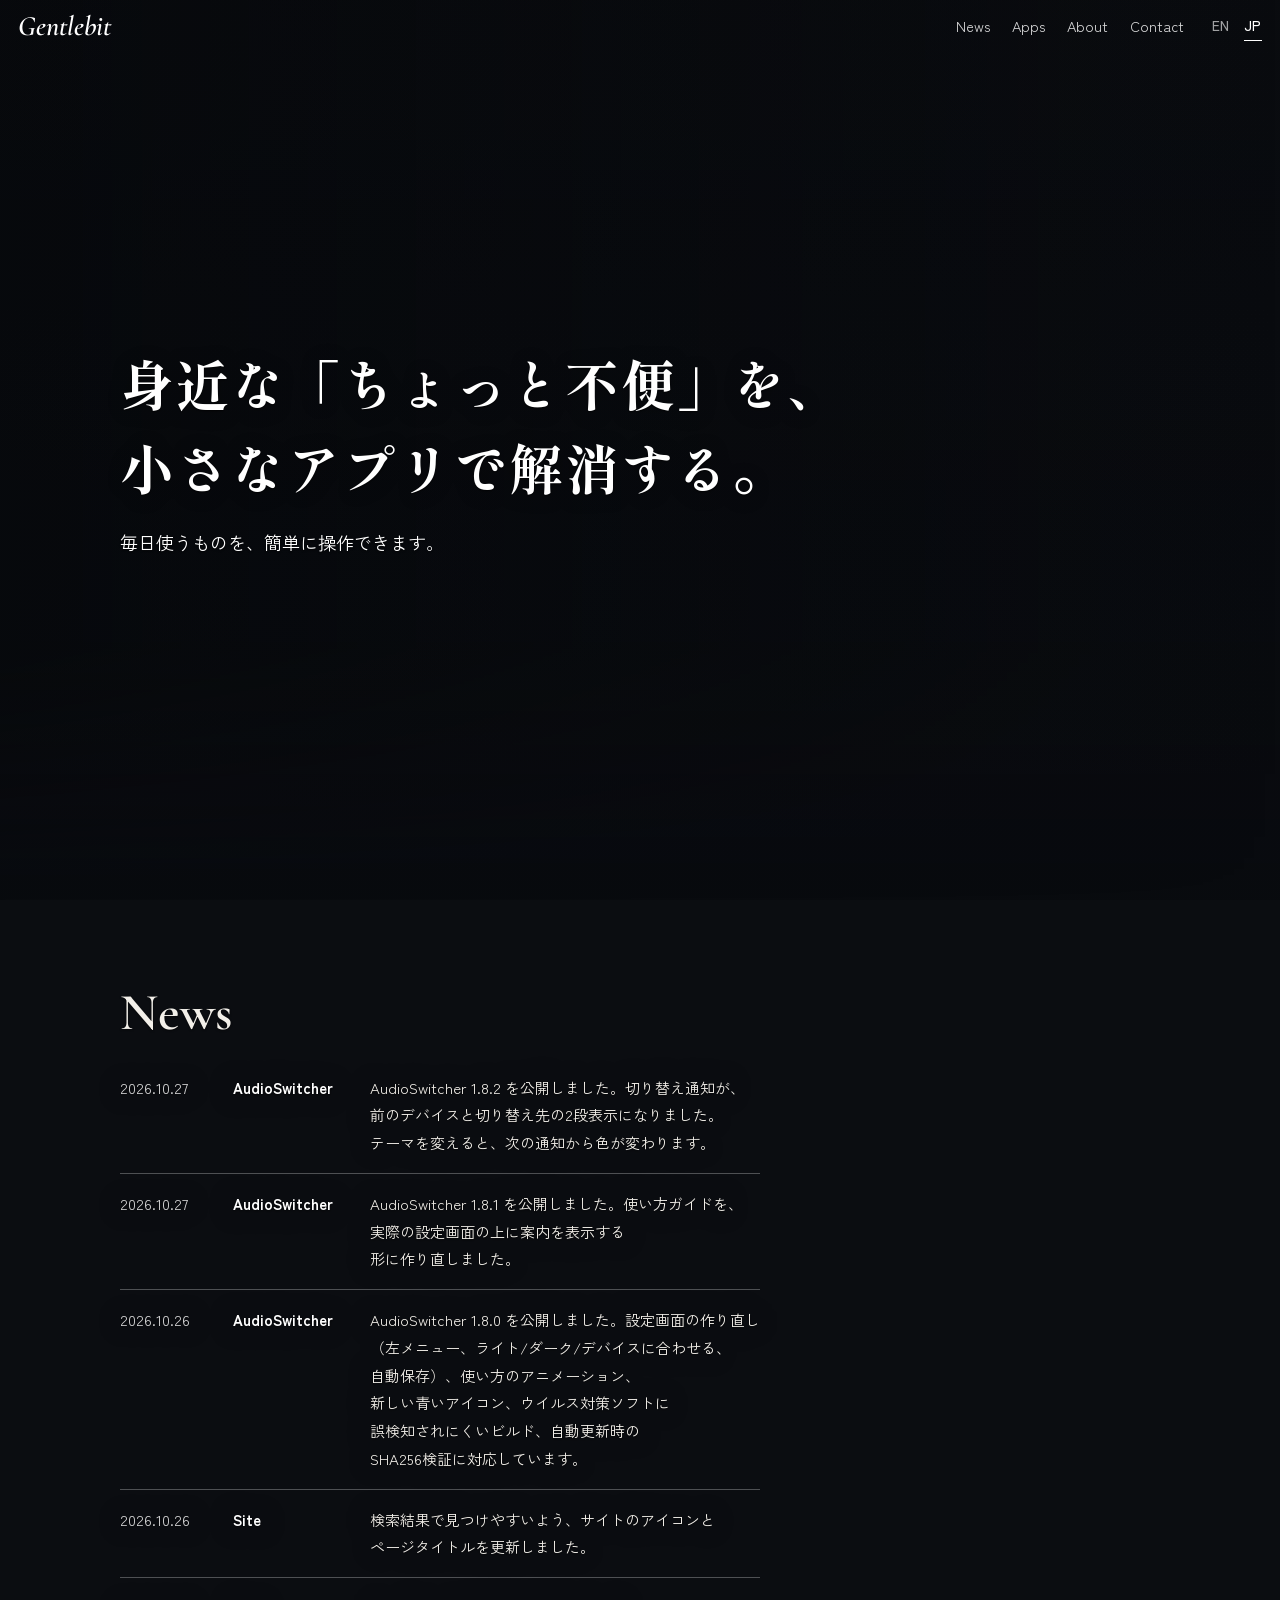
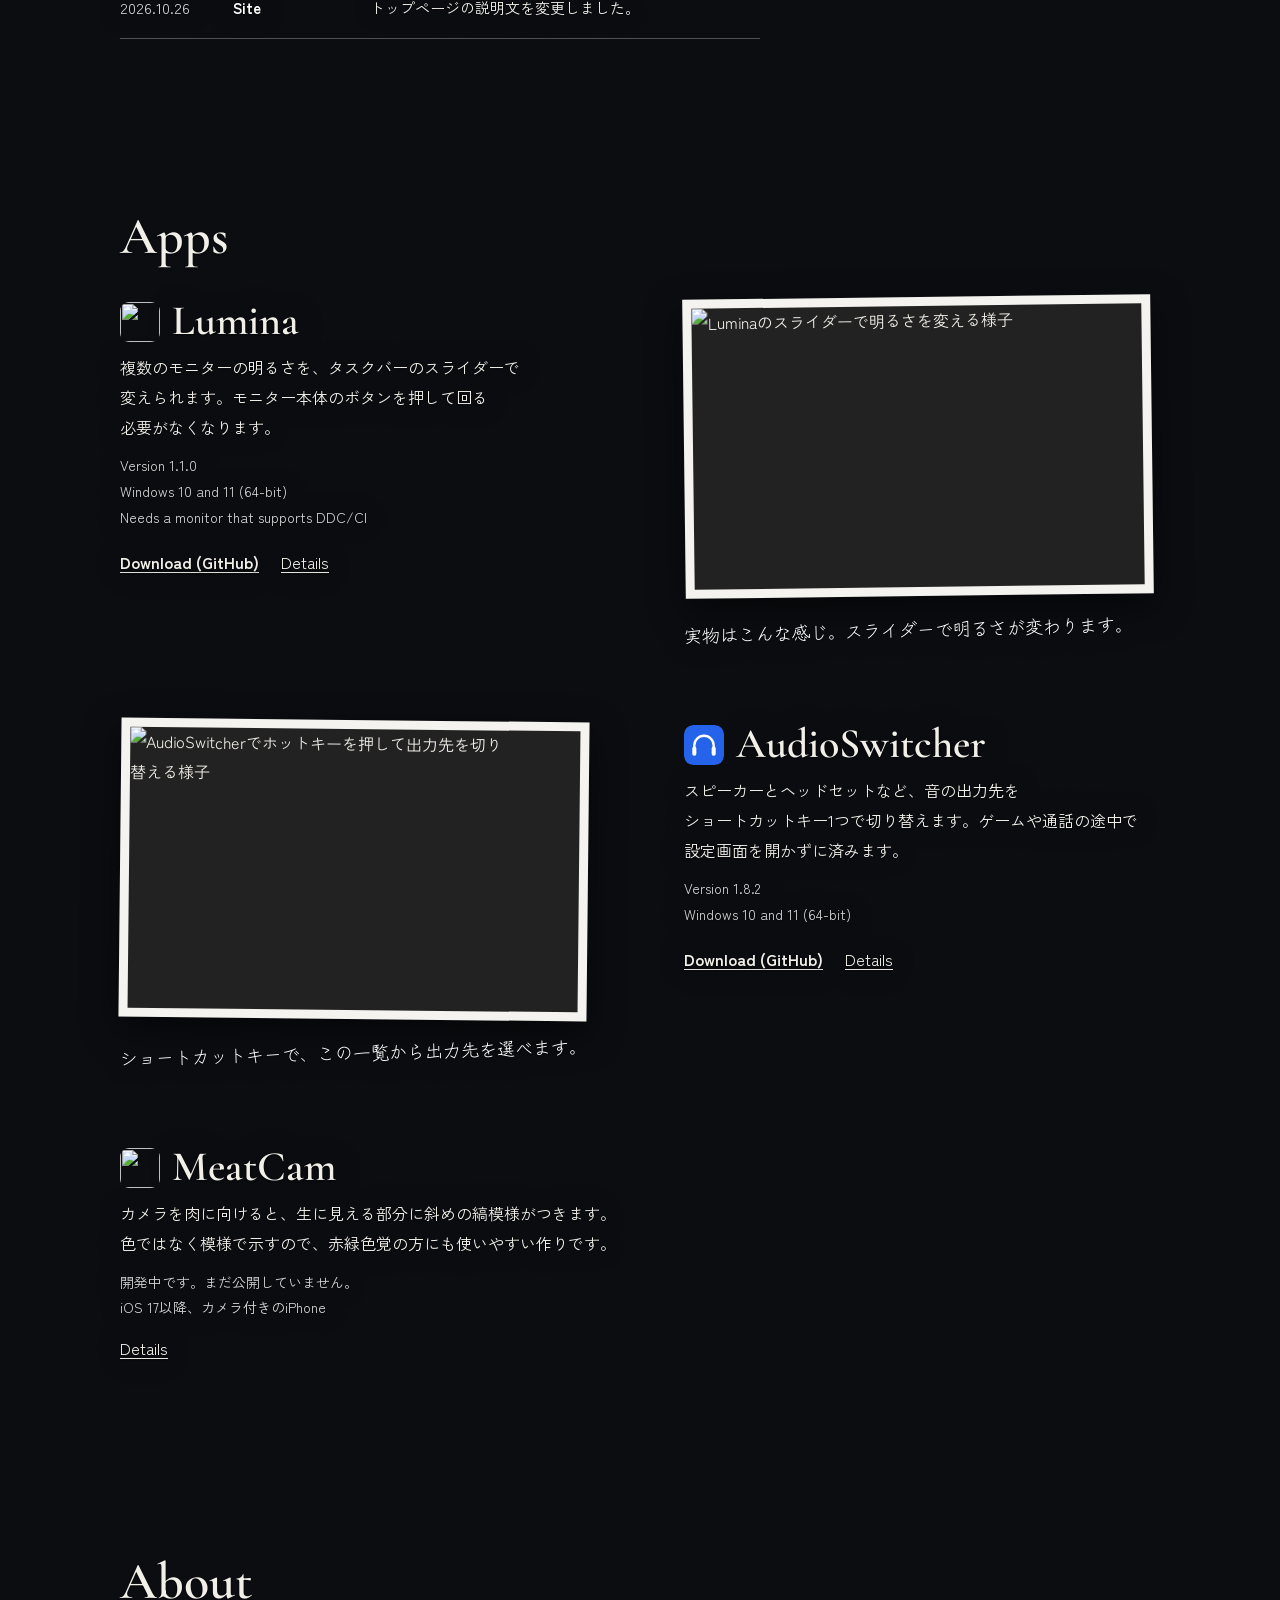
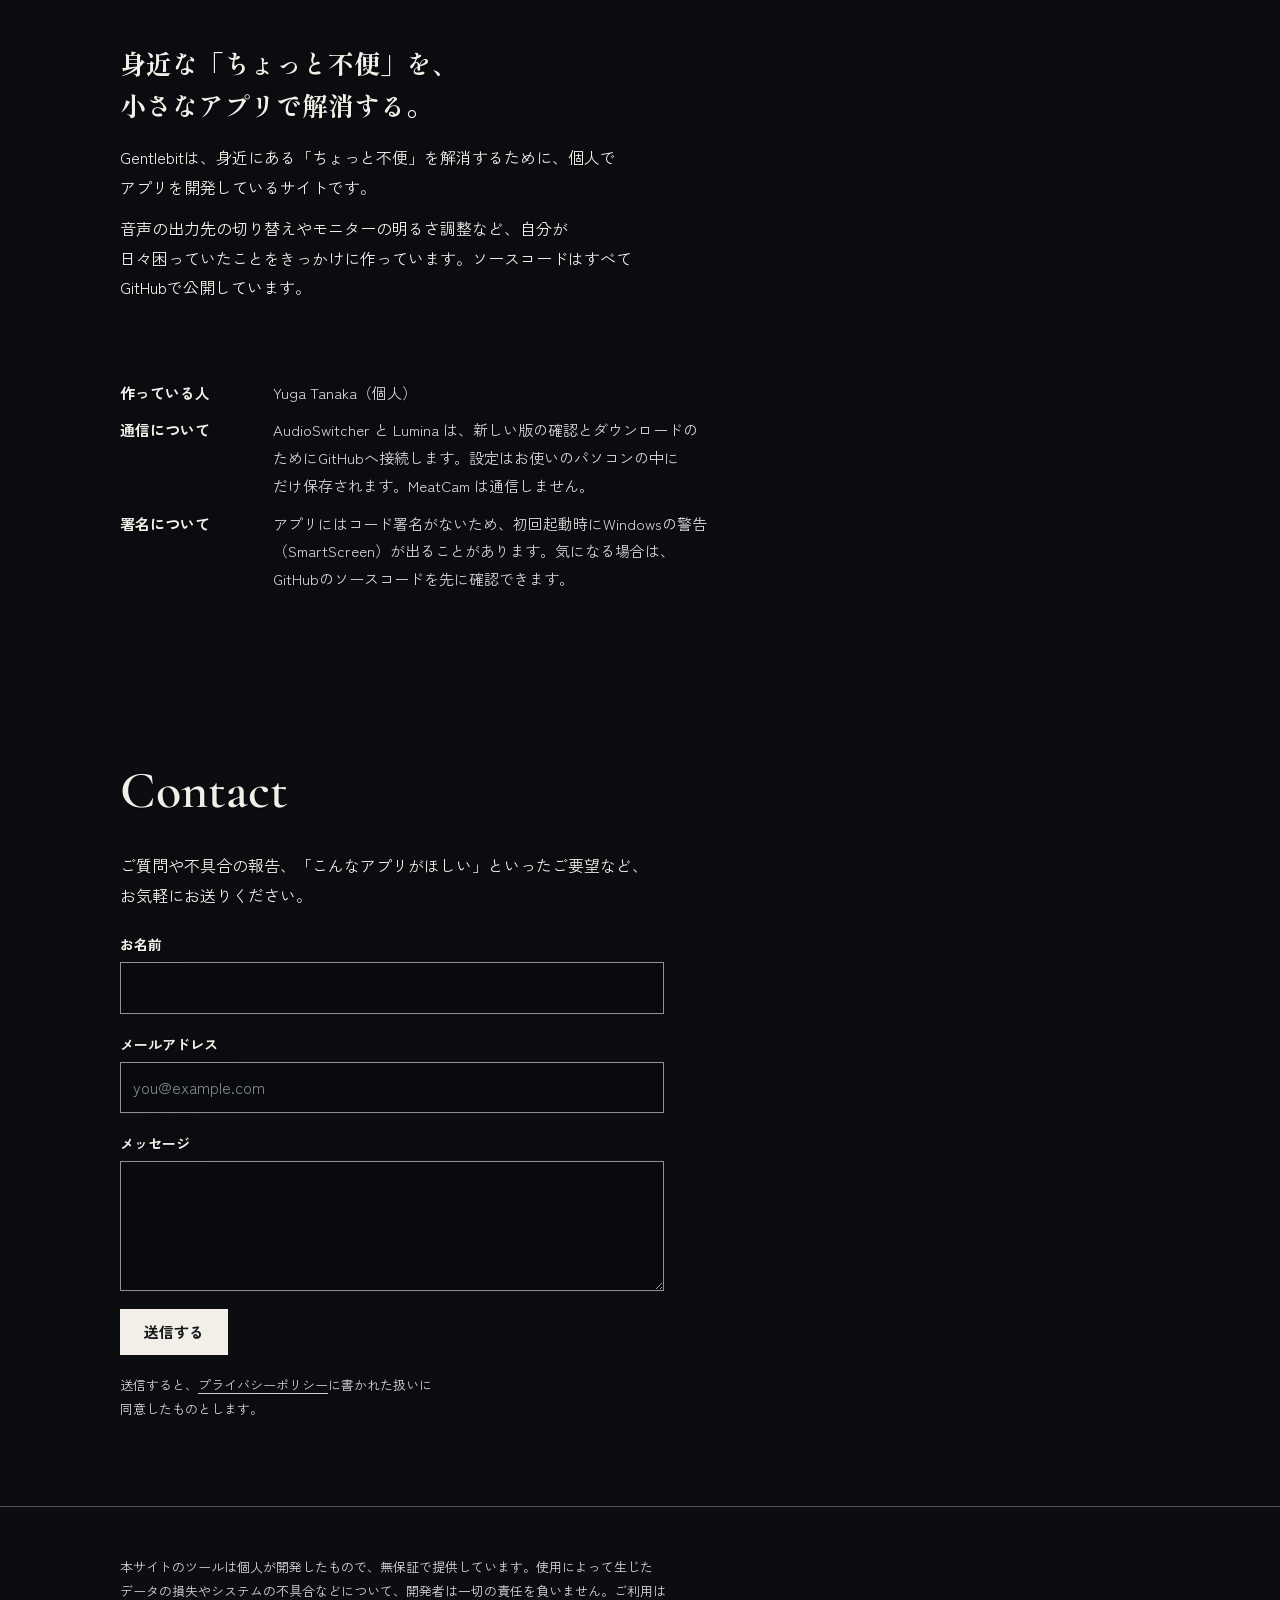
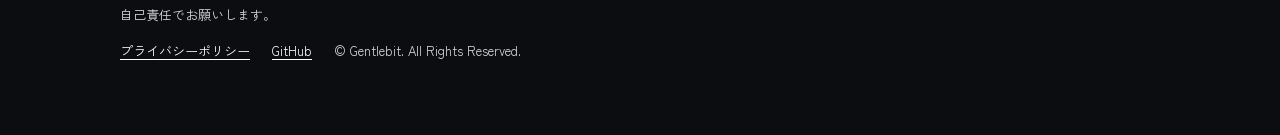
==== commit 1026f248: "AudioSwitcher 1.8.2: version, page and News Co-Authored-By: Claude Sonnet 5.5 <noreply@anthropic.com" ====
--- a/docs/ja/index.html
+++ b/docs/ja/index.html
@@ -91,9 +91,9 @@
         </div></footer>
         <script src="../assets/js/site.js?v=10"></script>
         <script src="../assets/js/home.js?v=10"></script>
-        <script src="../assets/js/news.js?v=11"></script>
-        <script src="../assets/js/apps.js?v=11"></script>
-        <script src="../assets/js/home-apps.js?v=11"></script>
+        <script src="../assets/js/news.js?v=12"></script>
+        <script src="../assets/js/apps.js?v=12"></script>
+        <script src="../assets/js/home-apps.js?v=12"></script>
         <script src="../assets/js/reveal.js?v=10"></script>
     </body>
 </html>
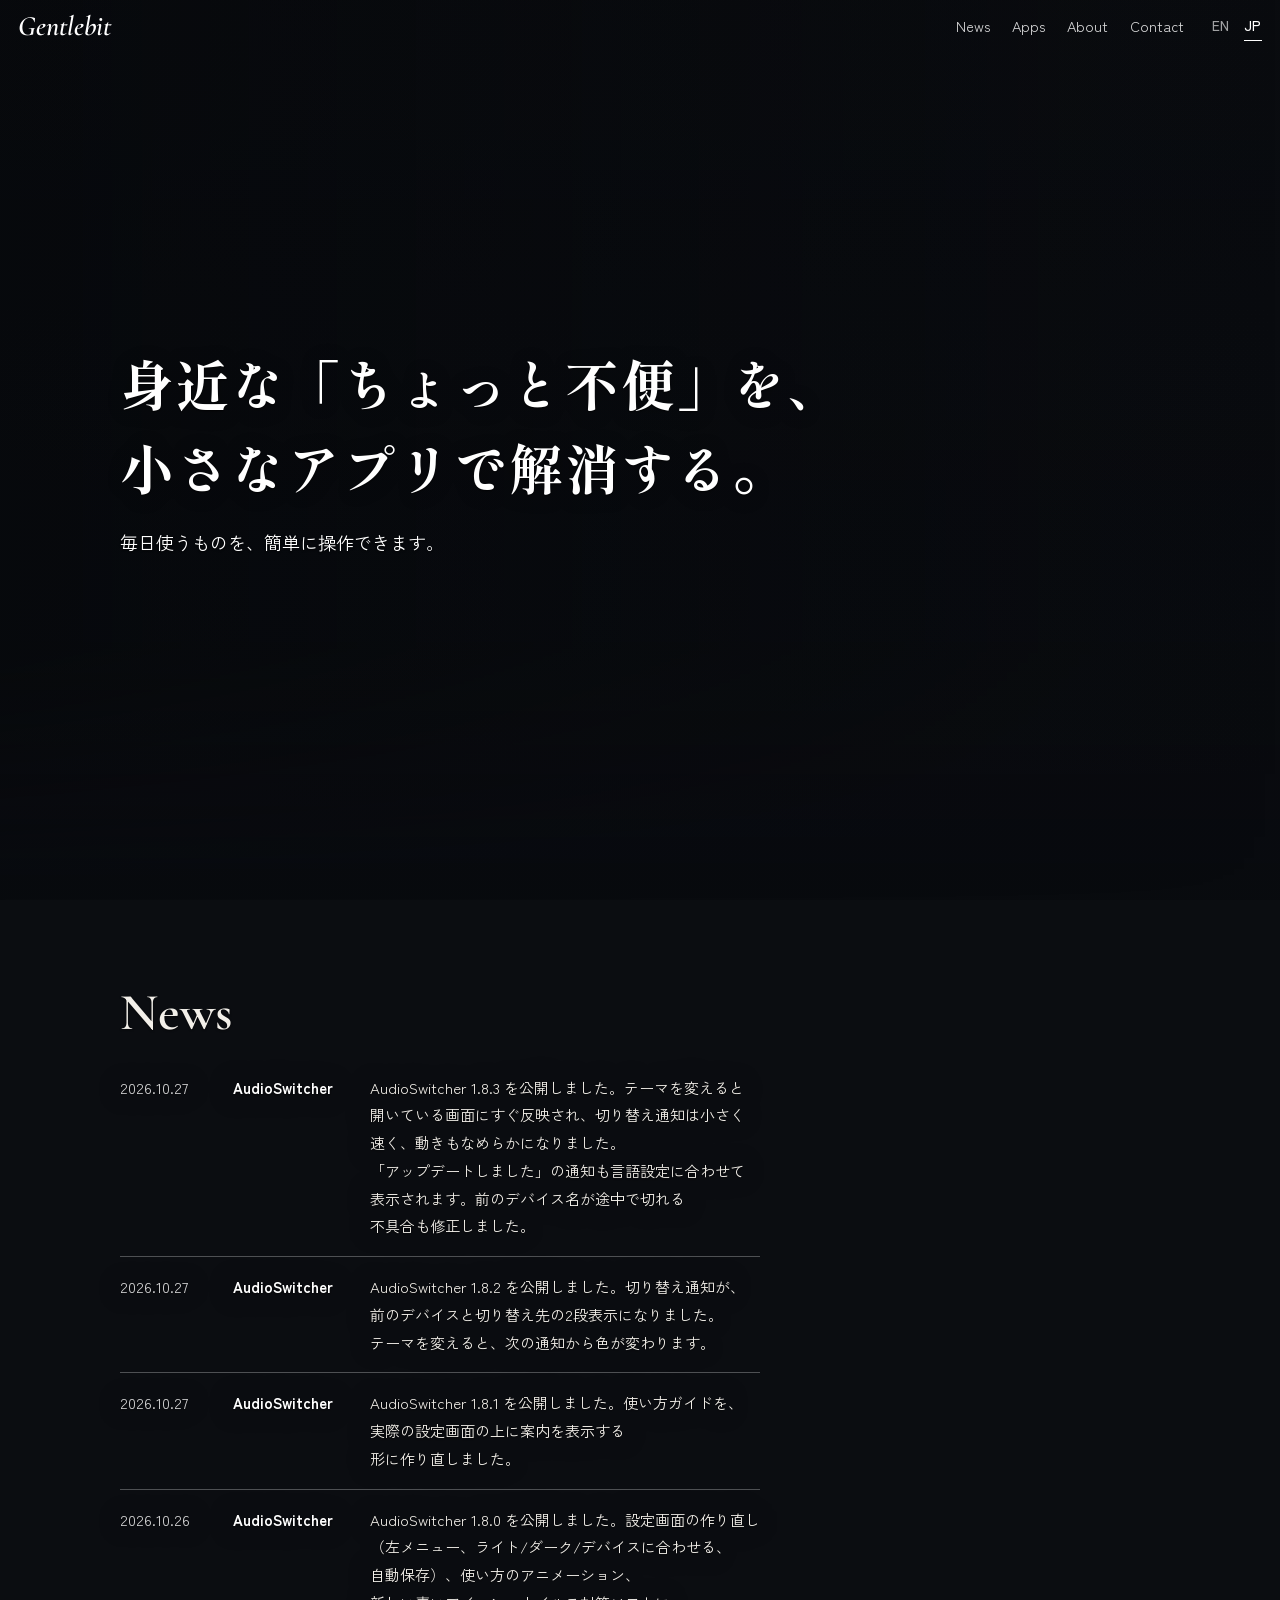
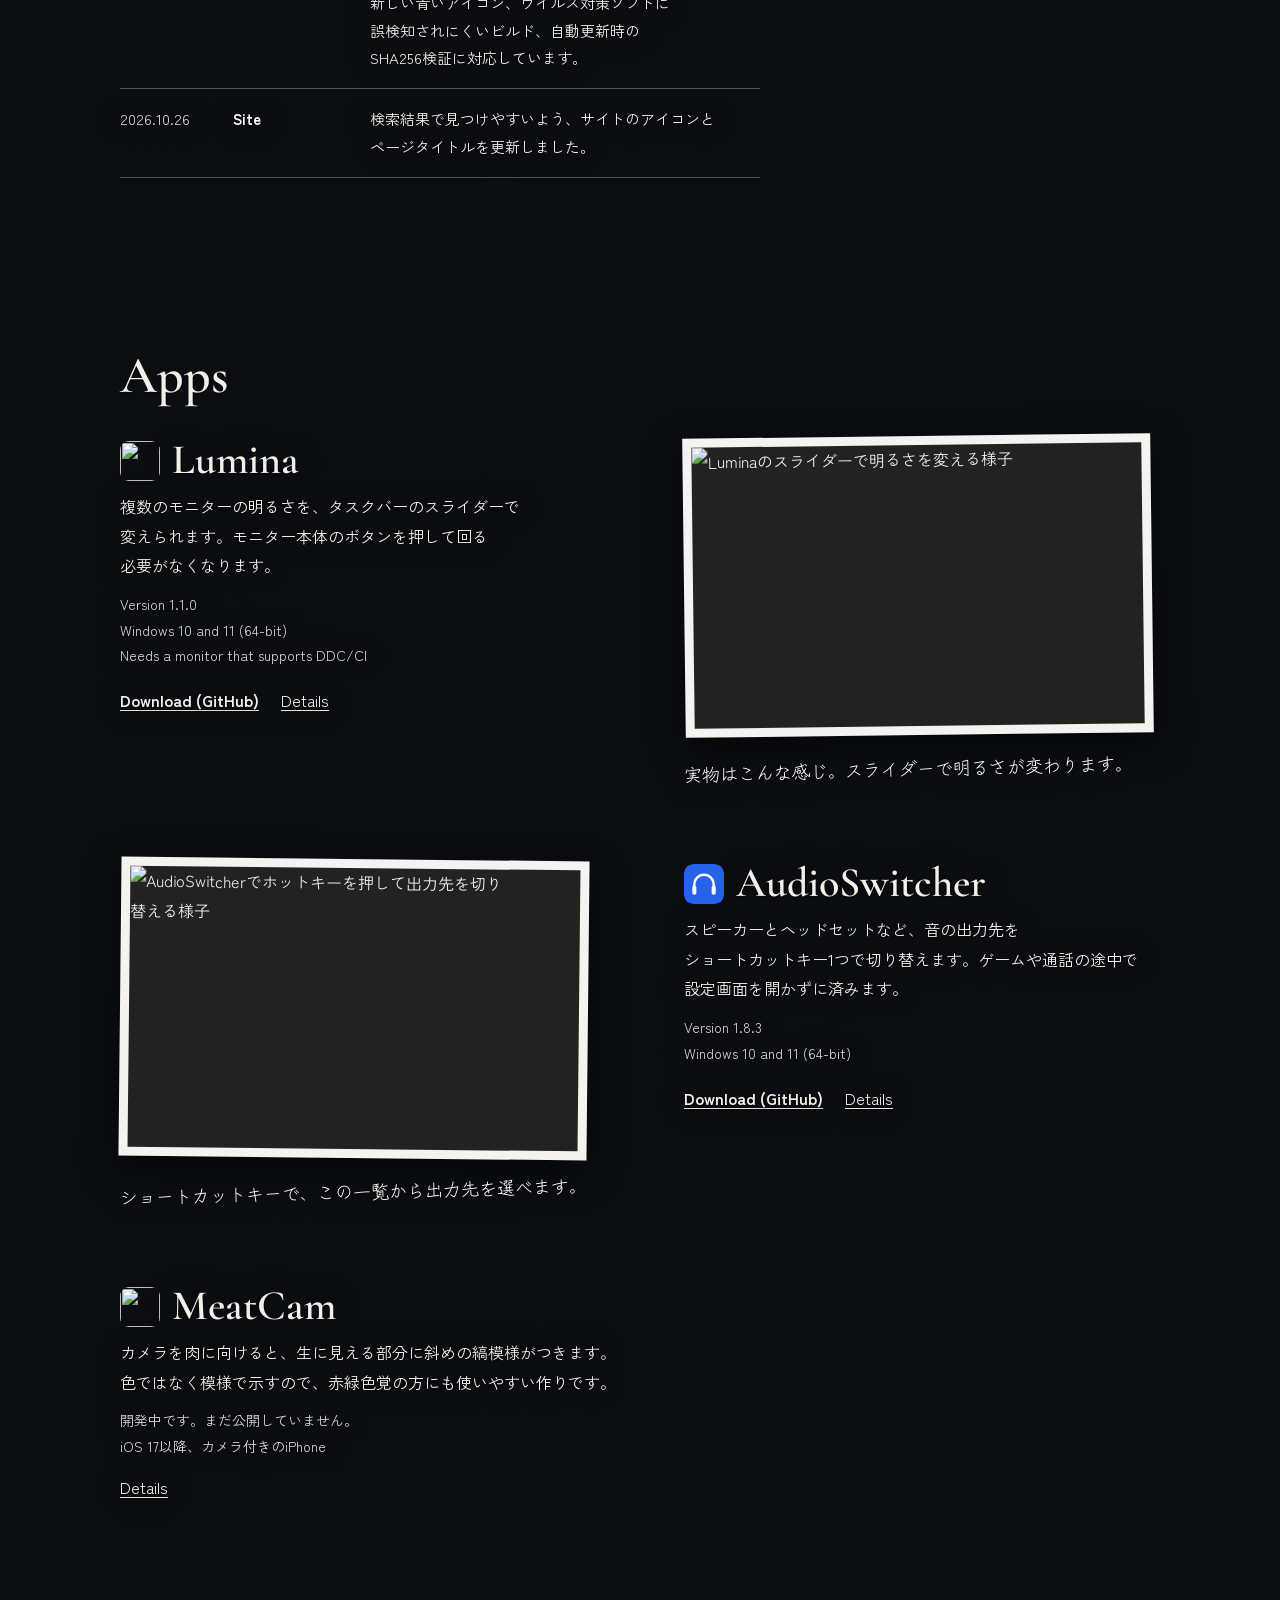
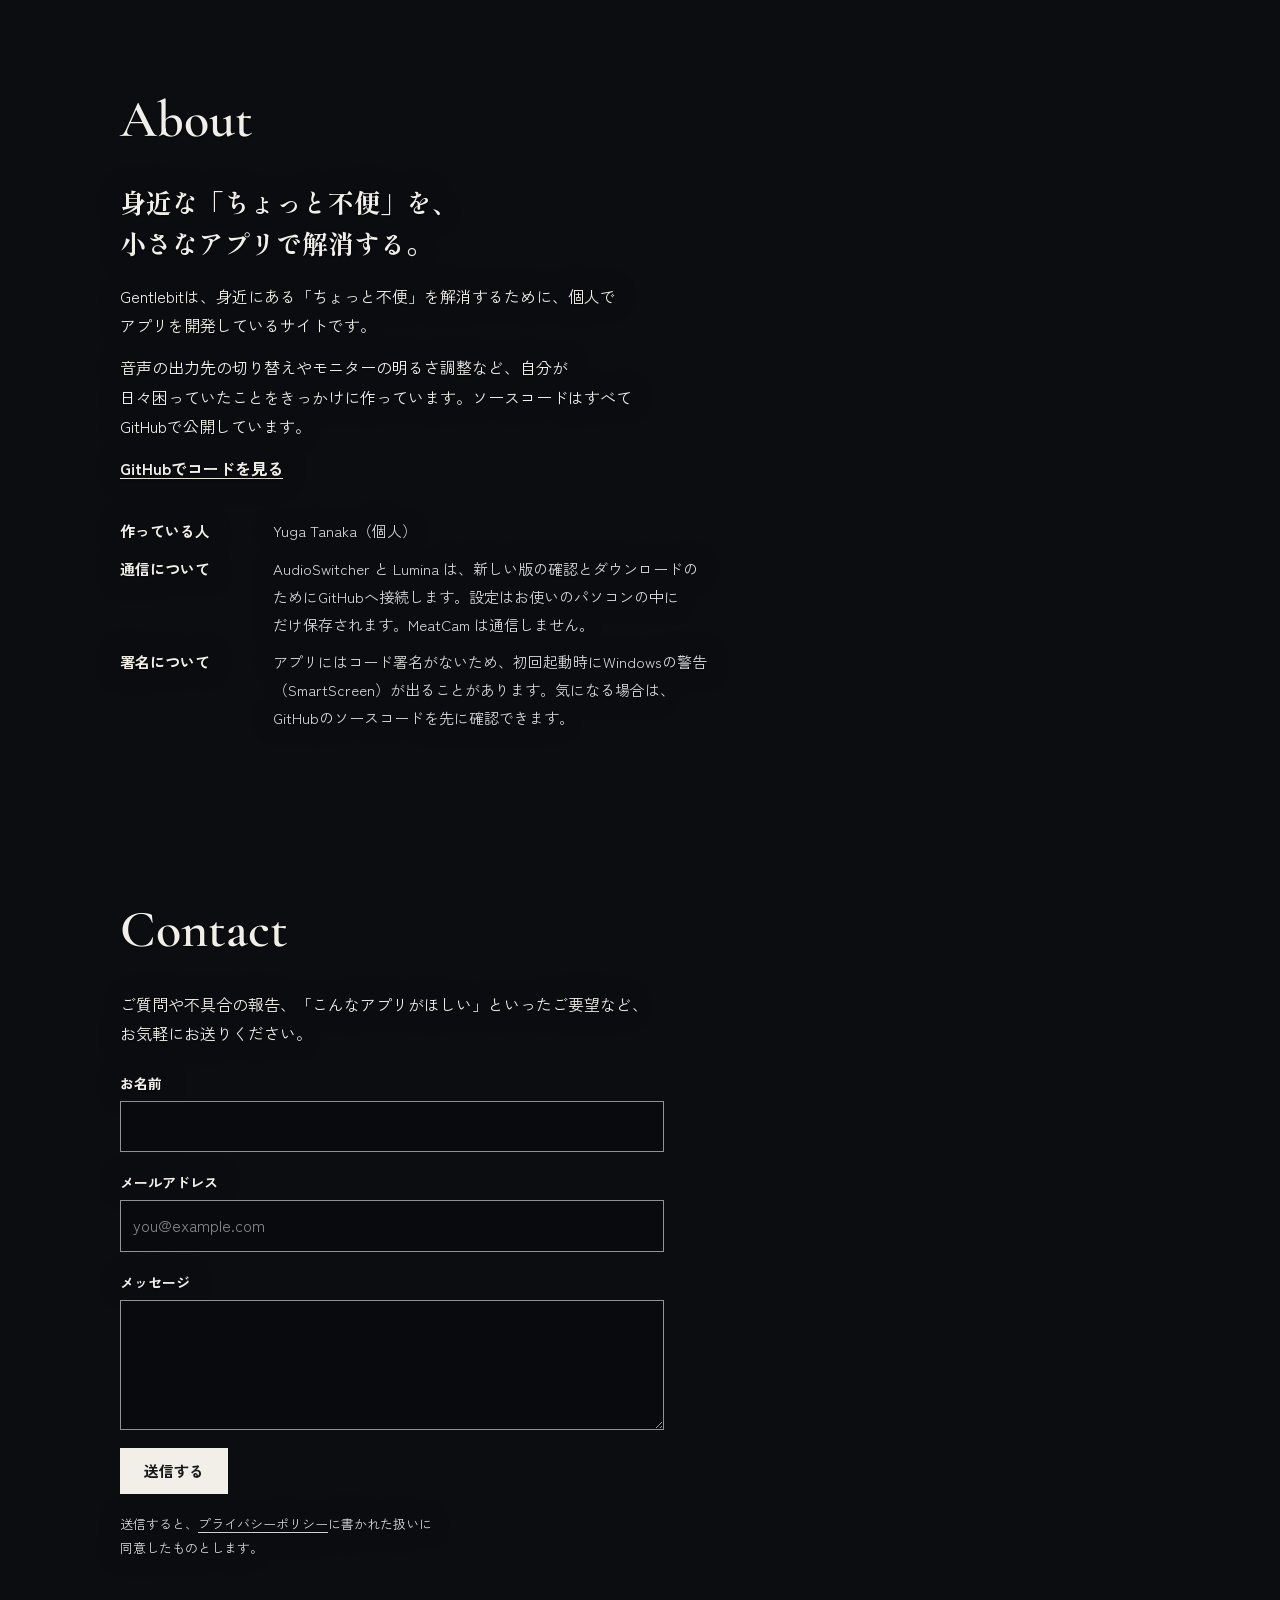
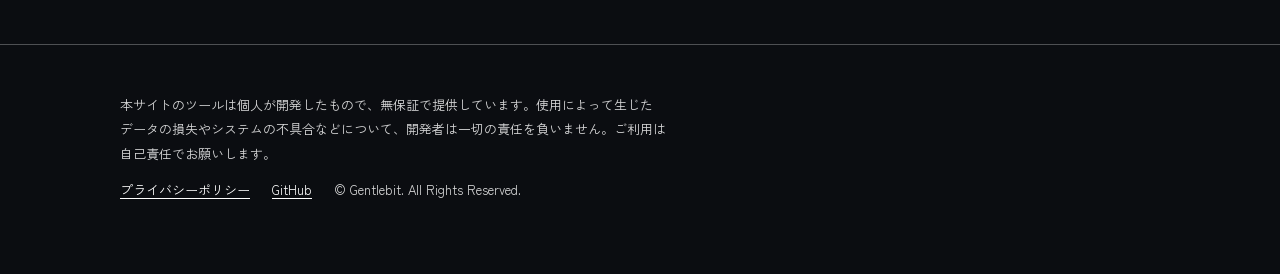
==== commit 7b091f2d: "AudioSwitcher 1.8.3: version, page and News Co-Authored-By: Claude Sonnet 5.5 <noreply@anthropic.com" ====
--- a/docs/ja/index.html
+++ b/docs/ja/index.html
@@ -91,9 +91,9 @@
         </div></footer>
         <script src="../assets/js/site.js?v=10"></script>
         <script src="../assets/js/home.js?v=10"></script>
-        <script src="../assets/js/news.js?v=12"></script>
-        <script src="../assets/js/apps.js?v=12"></script>
-        <script src="../assets/js/home-apps.js?v=12"></script>
+        <script src="../assets/js/news.js?v=13"></script>
+        <script src="../assets/js/apps.js?v=13"></script>
+        <script src="../assets/js/home-apps.js?v=13"></script>
         <script src="../assets/js/reveal.js?v=10"></script>
     </body>
 </html>
